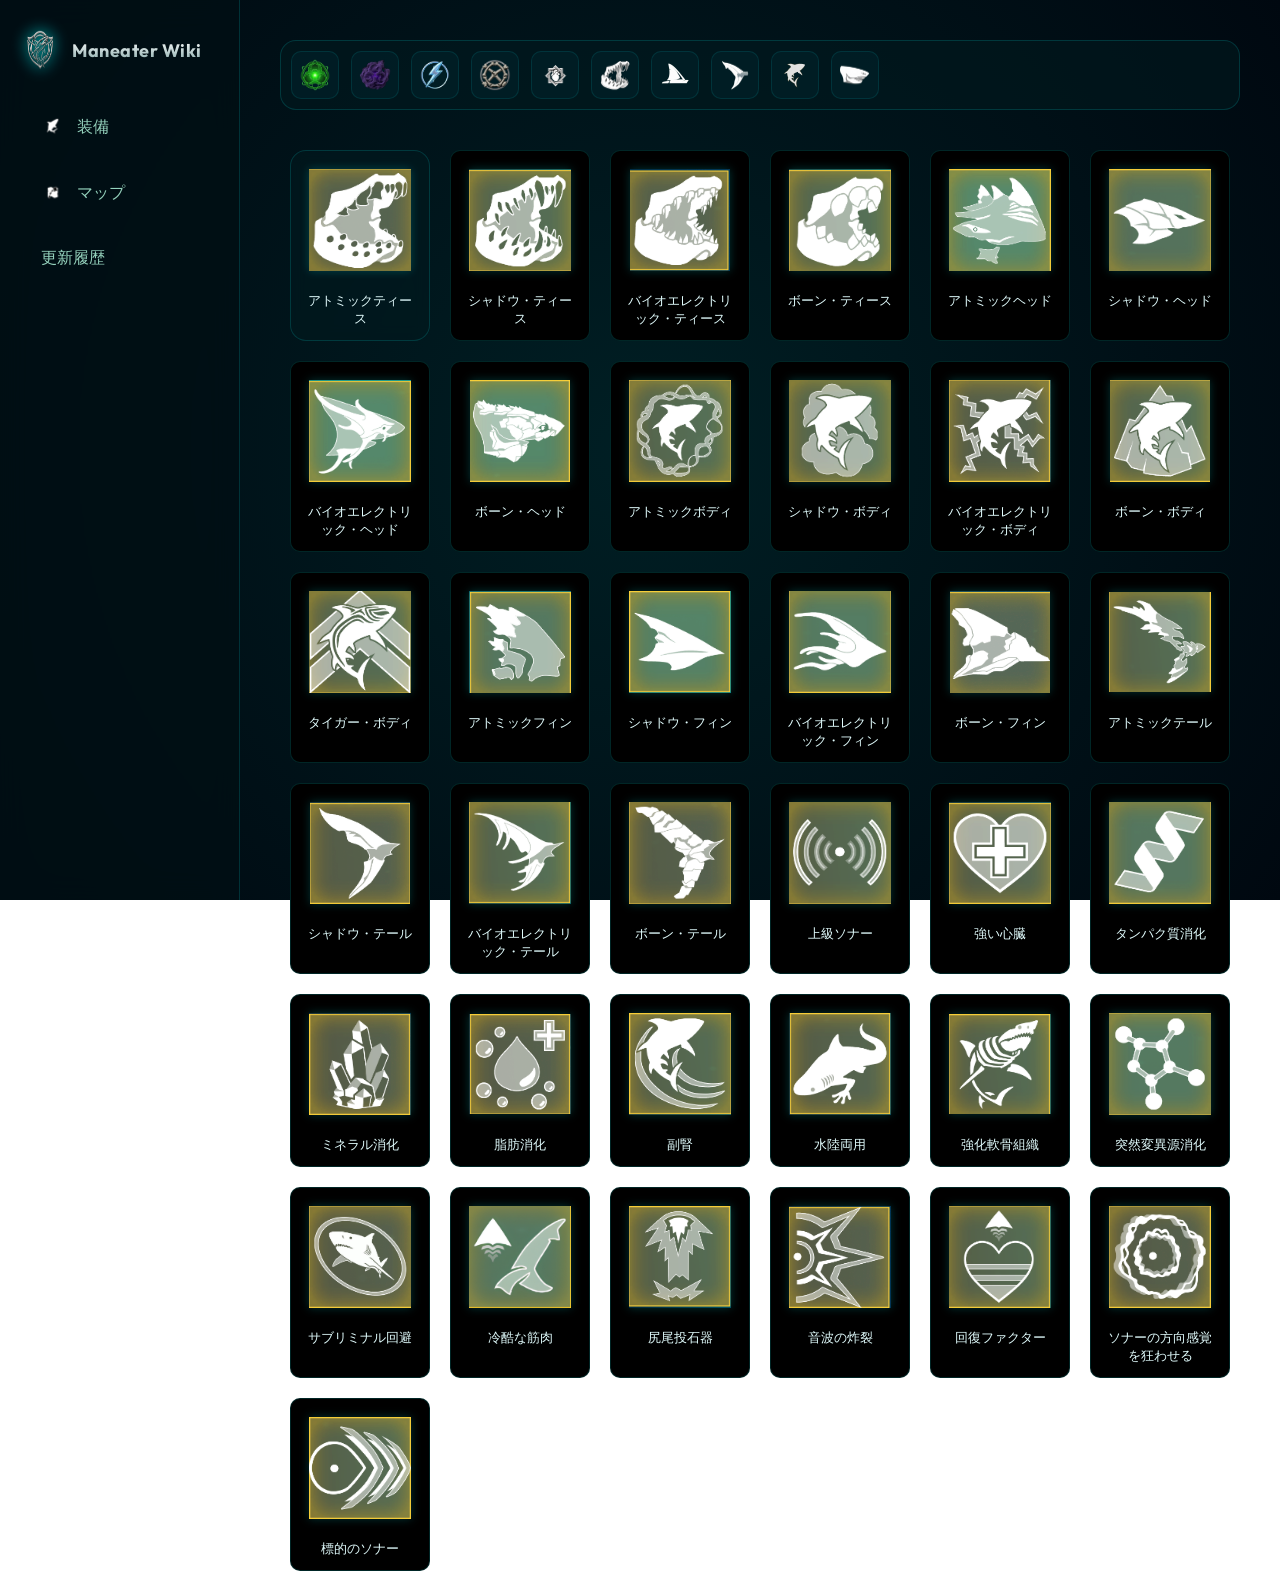
==== maneater.html @ f94a4223 "first commit" ====
<!DOCTYPE html>
<html lang="ja">

<head>
    <meta charset="UTF-8">
    <meta name="viewport" content="width=device-width, initial-scale=1.0">
    <title>Maneater 装備一覧</title>
    <link rel="stylesheet" href="fonts.css">
    <link rel="stylesheet" href="equipment.css">
</head>

<body>
    <div class="layout">
        <!--左サイドバー-->
        <aside class="sidebar">
            <a href="index.html" class="logo">
                <img src="images/minisameicon.png" alt="Maneater Wiki Logo">
                <span>Maneater Wiki</span>
            </a>
            <nav class="menu">
                <a href="maneater.html" class="menu-item">
                    <img src="images/進化1.png" alt="装備">
                    <span>装備</span>
                </a>
                <a href="map.html" class="menu-item">
                    <img src="images/map1.png" alt="マップ">
                    <span>マップ</span>
                </a>
                <a href="history.html" class="menu-item">
                    <span>更新履歴</span>
                </a>
            </nav>
        </aside>
        <!--メインコンテンツ-->
        <main class="main">
            <div id="filters">
                <!--フィルターや検索ボタンを入れる所-->
                <button class="filter-btn" data-filter="atomic" data-filter-type="element">
                    <img src="images/アトミック.png" alt="アトミック">
                </button>
                <button class="filter-btn" data-filter="shadow" data-filter-type="element">
                    <img src="images/シャドウ.png" alt="シャドウ">
                </button>
                <button class="filter-btn" data-filter="bioelectric" data-filter-type="element">
                    <img src="images/バイオエレクトリック.png" alt="バイオエレクトリック">
                </button>
                <button class="filter-btn" data-filter="bone" data-filter-type="element">
                    <img src="images/ボーン.png" alt="ボーン">
                </button>
                <button class="filter-btn" data-filter="organ" data-filter-type="slot">
                    <img src="images/内蔵.png" alt="内蔵">
                </button>
                <button class="filter-btn" data-filter="jaw" data-filter-type="slot">
                    <img src="images/あご.png" alt="あご">
                </button>
                <button class="filter-btn" data-filter="fin" data-filter-type="slot">
                    <img src="images/ひれ.png" alt="ひれ">
                </button>
                <button class="filter-btn" data-filter="tail" data-filter-type="slot">
                    <img src="images/しっぽ.png" alt="しっぽ">
                </button>
                <button class="filter-btn" data-filter="body" data-filter-type="slot">
                    <img src="images/からだ.png" alt="からだ">
                </button>
                <button class="filter-btn" data-filter="head" data-filter-type="slot">
                    <img src="images/あたま.png" alt="あたま">
                </button>
            </div>
            <div id="equipment-container" class="grid">
                <!-- 装備アイテムがここに表示されます -->
                <a class="equipment-card" href="equipment.html?id=atomic-teeth" data-slot="jaw" data-element="atomic">
                    <div class="equipment-img-wrapper">
                        <img src="images/equipment/アトミックティース.png" class="equipment-img">
                    </div>
                    <div class="equipment-name">アトミックティース</div>
                </a>
                <a class="equipment-card" href="equipment.html?id=shadow-teeth" data-slot="jaw" data-element="shadow"
                    style="background-color: black; border-radius: 10px;">
                    <div class="equipment-img-wrapper">
                        <img src="images/equipment/シャドウ・ティース.png" class="equipment-img">
                    </div>
                    <div class="equipment-name">シャドウ・ティース</div>
                </a>
                <a class="equipment-card" href="equipment.html?id=bioelectric-teeth" data-slot="jaw"
                    data-element="bioelectric" style="background-color: black; border-radius: 10px;">
                    <div class="equipment-img-wrapper">
                        <img src="images/equipment/バイオエレクトリック・ティース.png" class="equipment-img">
                    </div>
                    <div class="equipment-name">バイオエレクトリック・ティース</div>
                </a>
                <a class="equipment-card" href="equipment.html?id=bone-teeth" data-slot="jaw" data-element="bone"
                    style="background-color: black; border-radius: 10px;">
                    <div class="equipment-img-wrapper">
                        <img src="images/equipment/ボーン・ティース.png" class="equipment-img">
                    </div>
                    <div class="equipment-name">ボーン・ティース</div>
                </a>
                <a class="equipment-card" href="equipment.html?id=atomic-head" data-slot="head" data-element="atomic"
                    style="background-color: black; border-radius: 10px;">
                    <div class="equipment-img-wrapper">
                        <img src="images/equipment/アトミックヘッド.png" class="equipment-img">
                    </div>
                    <div class="equipment-name">アトミックヘッド</div>
                </a>
                <a class="equipment-card" href="equipment.html?id=shadow-head" data-slot="head" data-element="shadow"
                    style="background-color: black; border-radius: 10px;">
                    <div class="equipment-img-wrapper">
                        <img src="images/equipment/シャドウ・ヘッド.png" class="equipment-img">
                    </div>
                    <div class="equipment-name">シャドウ・ヘッド</div>
                </a>
                <a class="equipment-card" href="equipment.html?id=bioelectric-head" data-slot="head"
                    data-element="bioelectric" style="background-color: black; border-radius: 10px;">
                    <div class="equipment-img-wrapper">
                        <img src="images/equipment/バイオエレクトリック・ヘッド.png" class="equipment-img">
                    </div>
                    <div class="equipment-name">バイオエレクトリック・ヘッド</div>
                </a>
                <a class="equipment-card" href="equipment.html?id=bone-head" data-slot="head" data-element="bone"
                    style="background-color: black; border-radius: 10px;">
                    <div class="equipment-img-wrapper">
                        <img src="images/equipment/ボーン・ヘッド.png" class="equipment-img">
                    </div>
                    <div class="equipment-name">ボーン・ヘッド</div>
                </a>
                <a class="equipment-card" href="equipment.html?id=atomic-body" data-slot="body" data-element="atomic"
                    style="background-color: black; border-radius: 10px;">
                    <div class="equipment-img-wrapper">
                        <img src="images/equipment/アトミックボディ.png" class="equipment-img">
                    </div>
                    <div class="equipment-name">アトミックボディ</div>
                </a>
                <a class="equipment-card" href="equipment.html?id=shadow-body" data-slot="body" data-element="shadow"
                    style="background-color: black; border-radius: 10px;">
                    <div class="equipment-img-wrapper">
                        <img src="images/equipment/シャドウ・ボディ.png" class="equipment-img">
                    </div>
                    <div class="equipment-name">シャドウ・ボディ</div>
                </a>
                <a class="equipment-card" href="equipment.html?id=bioelectric-body" data-slot="body"
                    data-element="bioelectric" style="background-color: black; border-radius: 10px;">
                    <div class="equipment-img-wrapper">
                        <img src="images/equipment/バイオエレクトリック・ボディ.png" class="equipment-img">
                    </div>
                    <div class="equipment-name">バイオエレクトリック・ボディ</div>
                </a>
                <a class="equipment-card" href="equipment.html?id=bone-body" data-slot="body" data-element="bone"
                    style="background-color: black; border-radius: 10px;">
                    <div class="equipment-img-wrapper">
                        <img src="images/equipment/ボーン・ボディ.png" class="equipment-img">
                    </div>
                    <div class="equipment-name">ボーン・ボディ</div>
                </a>
                <a class="equipment-card" href="equipment.html?id=tiger-body" data-slot="body"
                    style="background-color: black; border-radius: 10px;">
                    <div class="equipment-img-wrapper">
                        <img src="images/equipment/タイガー・ボディ.png" class="equipment-img">
                    </div>
                    <div class="equipment-name">タイガー・ボディ</div>
                </a>
                <a class="equipment-card" href="equipment.html?id=atomic-fin" data-slot="fin" data-element="atomic"
                    style="background-color: black; border-radius: 10px;">
                    <div class="equipment-img-wrapper">
                        <img src="images/equipment/アトミックフィン.png" class="equipment-img">
                    </div>
                    <div class="equipment-name">アトミックフィン</div>
                </a>
                <a class="equipment-card" href="equipment.html?id=shadow-fin" data-slot="fin" data-element="shadow"
                    style="background-color: black; border-radius: 10px;">
                    <div class="equipment-img-wrapper">
                        <img src="images/equipment/シャドウ・フィン.png" class="equipment-img">
                    </div>
                    <div class="equipment-name">シャドウ・フィン</div>
                </a>
                <a class="equipment-card" href="equipment.html?id=bioelectric-fin" data-slot="fin"
                    data-element="bioelectric" style="background-color: black; border-radius: 10px;">
                    <div class="equipment-img-wrapper">
                        <img src="images/equipment/バイオエレクトリック・フィン.png" class="equipment-img">
                    </div>
                    <div class="equipment-name">バイオエレクトリック・フィン</div>
                </a>
                <a class="equipment-card" href="equipment.html?id=bone-fin" data-slot="fin" data-element="bone"
                    style="background-color: black; border-radius: 10px;">
                    <div class="equipment-img-wrapper">
                        <img src="images/equipment/ボーン・フィン.png" class="equipment-img">
                    </div>
                    <div class="equipment-name">ボーン・フィン</div>
                </a>
                <a class="equipment-card" href="equipment.html?id=atomic-tail" data-slot="tail" data-element="atomic"
                    style="background-color: black; border-radius: 10px;">
                    <div class="equipment-img-wrapper">
                        <img src="images/equipment/アトミックテール.png" class="equipment-img">
                    </div>
                    <div class="equipment-name">アトミックテール</div>
                </a>
                <a class="equipment-card" href="equipment.html?id=shadow-tail" data-slot="tail" data-element="shadow"
                    style="background-color: black; border-radius: 10px;">
                    <div class="equipment-img-wrapper">
                        <img src="images/equipment/シャドウ・テール.png" class="equipment-img">
                    </div>
                    <div class="equipment-name">シャドウ・テール</div>
                </a>
                <a class="equipment-card" href="equipment.html?id=bioelectric-tail" data-slot="tail"
                    data-element="bioelectric" style="background-color: black; border-radius: 10px;">
                    <div class="equipment-img-wrapper">
                        <img src="images/equipment/バイオエレクトリック・テール.png" class="equipment-img">
                    </div>
                    <div class="equipment-name">バイオエレクトリック・テール</div>
                </a>
                <a class="equipment-card" href="equipment.html?id=bone-tail" data-slot="tail" data-element="bone"
                    style="background-color: black; border-radius: 10px;">
                    <div class="equipment-img-wrapper">
                        <img src="images/equipment/ボーン・テール.png" class="equipment-img">
                    </div>
                    <div class="equipment-name">ボーン・テール</div>
                </a>
                <a class="equipment-card" href="equipment.html?id=advanced-sonor" data-slot="organ"
                    style="background-color: black; border-radius: 10px;">
                    <div class="equipment-img-wrapper">
                        <img src="images/equipment/上級ソナー.png" class="equipment-img">
                    </div>
                    <div class="equipment-name">上級ソナー</div>
                </a>
                <a class="equipment-card" href="equipment.html?id=hearty" data-slot="organ"
                    style="background-color: black; border-radius: 10px;">
                    <div class="equipment-img-wrapper">
                        <img src="images/equipment/強い心臓.png" class="equipment-img">
                    </div>
                    <div class="equipment-name">強い心臓</div>
                </a>
                <a class="equipment-card" href="equipment.html?id=protein-degestion" data-slot="organ"
                    style="background-color: black; border-radius: 10px;">
                    <div class="equipment-img-wrapper">
                        <img src="images/equipment/タンパク質消化.png" class="equipment-img">
                    </div>
                    <div class="equipment-name">タンパク質消化</div>
                </a>
                <a class="equipment-card" href="equipment.html?id=mineral-degestion" data-slot="organ"
                    style="background-color: black; border-radius: 10px;">
                    <div class="equipment-img-wrapper">
                        <img src="images/equipment/ミネラル消化.png" class="equipment-img">
                    </div>
                    <div class="equipment-name">ミネラル消化</div>
                </a>
                <a class="equipment-card" href="equipment.html?id=fat-degestion" data-slot="organ"
                    style="background-color: black; border-radius: 10px;">
                    <div class="equipment-img-wrapper">
                        <img src="images/equipment/脂肪消化.png" class="equipment-img">
                    </div>
                    <div class="equipment-name">脂肪消化</div>
                </a>
                <a class="equipment-card" href="equipment.html?id=adrenal-gland" data-slot="organ"
                    style="background-color: black; border-radius: 10px;">
                    <div class="equipment-img-wrapper">
                        <img src="images/equipment/副腎.png" class="equipment-img">
                    </div>
                    <div class="equipment-name">副腎</div>
                </a>
                <a class="equipment-card" href="equipment.html?id=amphibious" data-slot="organ"
                    style="background-color: black; border-radius: 10px;">
                    <div class="equipment-img-wrapper">
                        <img src="images/equipment/水陸両用.png" class="equipment-img">
                    </div>
                    <div class="equipment-name">水陸両用</div>
                </a>
                <a class="equipment-card" href="equipment.html?id=reinforced-cartilage" data-slot="organ"
                    style="background-color: black; border-radius: 10px;">
                    <div class="equipment-img-wrapper">
                        <img src="images/equipment/強化軟骨組織.png" class="equipment-img">
                    </div>
                    <div class="equipment-name">強化軟骨組織</div>
                </a>
                <a class="equipment-card" href="equipment.html?id=mutagen-digesion" data-slot="organ"
                    style="background-color: black; border-radius: 10px;">
                    <div class="equipment-img-wrapper">
                        <img src="images/equipment/突然変異源消化.png" class="equipment-img">
                    </div>
                    <div class="equipment-name">突然変異源消化</div>
                </a>
                <a class="equipment-card" href="equipment.html?id=subliminal-evastion" data-slot="organ"
                    style="background-color: black; border-radius: 10px;">
                    <div class="equipment-img-wrapper">
                        <img src="images/equipment/サブリミナル回避.png" class="equipment-img">
                    </div>
                    <div class="equipment-name">サブリミナル回避</div>
                </a>
                <a class="equipment-card" href="equipment.html?id=blutal-muscles" data-slot="organ"
                    style="background-color: black; border-radius: 10px;">
                    <div class="equipment-img-wrapper">
                        <img src="images/equipment/冷酷な筋肉.png" class="equipment-img">
                    </div>
                    <div class="equipment-name">冷酷な筋肉</div>
                </a>
                <a class="equipment-card" href="equipment.html?id=tail-catapult" data-slot="organ"
                    style="background-color: black; border-radius: 10px;">
                    <div class="equipment-img-wrapper">
                        <img src="images/equipment/尻尾投石器.png" class="equipment-img">
                    </div>
                    <div class="equipment-name">尻尾投石器</div>
                </a>
                <a class="equipment-card" href="equipment.html?id=sonic-burst" data-slot="organ"
                    style="background-color: black; border-radius: 10px;">
                    <div class="equipment-img-wrapper">
                        <img src="images/equipment/音波の炸裂.png" class="equipment-img">
                    </div>
                    <div class="equipment-name">音波の炸裂</div>
                </a>
                <a class="equipment-card" href="equipment.html?id=healing-factor" data-slot="organ"
                    style="background-color: black; border-radius: 10px;">
                    <div class="equipment-img-wrapper">
                        <img src="images/equipment/回復ファクター.png" class="equipment-img">
                    </div>
                    <div class="equipment-name">回復ファクター</div>
                </a>
                <a class="equipment-card" href="equipment.html?id=disorienting-sonor" data-slot="organ"
                    style="background-color: black; border-radius: 10px;">
                    <div class="equipment-img-wrapper">
                        <img src="images/equipment/ソナーの方向感覚を狂わせる.png" class="equipment-img">
                    </div>
                    <div class="equipment-name">ソナーの方向感覚を狂わせる</div>
                </a>
                <a class="equipment-card" href="equipment.html?id=targetting-sonor" data-slot="organ"
                    style="background-color: black; border-radius: 10px;">
                    <div class="equipment-img-wrapper">
                        <img src="images/equipment/標的のソナー.png" class="equipment-img">
                    </div>
                    <div class="equipment-name">標的のソナー</div>
                </a>
            </div>
    </div>
    <script>
        document.addEventListener('DOMContentLoaded', () => {
            const buttons = document.querySelectorAll('.filter-btn');
            const cards = document.querySelectorAll('.equipment-card');

            let activeElement = null;
            let activeSlot = null;

            buttons.forEach(btn => {
                btn.addEventListener('click', () => {
                    const filter = btn.getAttribute('data-filter');
                    const type = btn.getAttribute('data-filter-type');

                    if (type === 'element') {
                        if (activeElement === filter) {
                            activeElement = null;
                            btn.classList.remove('active');
                        } else {
                            if (activeElement) {
                                document.querySelector(`.filter-btn[data-filter="${activeElement}"]`).classList.remove('active');
                            }
                            activeElement = filter;
                            btn.classList.add('active');
                        }
                    } else if (type === 'slot') {
                        if (activeSlot === filter) {
                            activeSlot = null;
                            btn.classList.remove('active');
                        } else {
                            if (activeSlot) {
                                document.querySelector(`.filter-btn[data-filter="${activeSlot}"]`).classList.remove('active');
                            }
                            activeSlot = filter;
                            btn.classList.add('active');
                        }
                    }

                    applyFilters();
                });
            });

            function applyFilters() {
                cards.forEach(card => {
                    const cardElement = card.getAttribute('data-element');
                    const cardSlot = card.getAttribute('data-slot');

                    const matchElement = !activeElement || cardElement === activeElement;
                    const matchSlot = !activeSlot || cardSlot === activeSlot;

                    if (matchElement && matchSlot) {
                        card.style.display = '';
                    } else {
                        card.style.display = 'none';
                    }
                });
            }
        });
    </script>
</body>






</html>
---- fonts.css ----
@import url('https://fonts.googleapis.com/css2?family=Inter:wght@400;700&family=Outfit:wght@400;700&display=swap');

:root {
    --font-primary: 'Inter', sans-serif;
    --font-heading: 'Outfit', sans-serif;
}
---- equipment.css ----
:root {
    --bg-deep: #000810;
    --bg-ocean: radial-gradient(circle at center, #001f24 0%, #000810 100%);
    --glass-bg: rgba(0, 25, 30, 0.6);
    --glass-border: rgba(0, 255, 255, 0.15);
    --accent-glow: #00ffff;
    --text-primary: #e0fbfc;
    --text-secondary: #94d2bd;
    --accent-atomic: #39ff14;
    --accent-shadow: #bc13fe;
    --accent-electric: #00d2ff;
    --accent-bone: #ffffff;
}

.layout {
    display: flex;
    height: 100vh;
}

body {
    margin: 0;
    background: var(--bg-ocean);
    background-attachment: fixed;
    color: var(--text-primary);
    font-family: var(--font-primary);
    overflow-x: hidden;
}

.sidebar {
    position: fixed;
    top: 0;
    left: 0;
    width: 240px;
    height: 100vh;
    background: rgba(0, 15, 20, 0.8);
    backdrop-filter: blur(15px);
    border-right: 1px solid var(--glass-border);
    padding: 30px 20px;
    box-sizing: border-box;
    display: flex;
    flex-direction: column;
    gap: 30px;
    z-index: 100;
}

.logo {
    display: flex;
    align-items: center;
    gap: 12px;
    text-decoration: none;
}

.logo img {
    width: 40px;
    height: 40px;
    filter: drop-shadow(0 0 8px var(--accent-glow));
}

.logo span {
    font-family: var(--font-heading);
    font-size: 18px;
    font-weight: 700;
    letter-spacing: 0.5px;
    background: linear-gradient(180deg, #ffffff 0%, #88aaaa 100%);
    -webkit-background-clip: text;
    background-clip: text;
    -webkit-text-fill-color: transparent;
}

.menu {
    display: flex;
    flex-direction: column;
    gap: 12px;
}

.menu-item {
    display: flex;
    align-items: center;
    gap: 12px;
    padding: 14px 20px;
    border-radius: 12px;
    text-decoration: none;
    color: var(--text-secondary);
    transition: all 0.3s ease;
    border: 1px solid transparent;
}

.menu-item:hover {
    background: rgba(0, 255, 255, 0.05);
    color: var(--text-primary);
    border-color: rgba(0, 255, 255, 0.2);
    box-shadow: 0 0 15px rgba(0, 255, 255, 0.1);
}

.menu-item.active {
    background: rgba(0, 255, 255, 0.1);
    border-color: rgba(0, 255, 255, 0.3);
}

.menu-item img {
    width: 24px;
    height: 24px;
}

#filters {
    display: flex;
    flex-wrap: wrap;
    gap: 12px;
    margin-bottom: 30px;
    padding: 10px;
    background: var(--glass-bg);
    border-radius: 16px;
    border: 1px solid var(--glass-border);
}

.filter-btn {
    width: 48px;
    height: 48px;
    padding: 0;
    border: 1px solid rgba(0, 255, 255, 0.1);
    background: rgba(0, 40, 50, 0.4);
    border-radius: 10px;
    cursor: pointer;
    transition: all 0.2s ease;
    display: flex;
    align-items: center;
    justify-content: center;
}

.filter-btn:hover,
.filter-btn.active {
    transform: translateY(-2px);
    border-color: var(--accent-glow);
    box-shadow: 0 0 15px rgba(0, 255, 255, 0.3);
    background: rgba(0, 255, 255, 0.1);
}

.filter-btn img {
    width: 32px;
    height: 32px;
}

.grid {
    display: grid;
    grid-template-columns: repeat(auto-fill, minmax(140px, 1fr));
    gap: 20px;
    padding: 10px;
}

.equipment-card {
    background: var(--glass-bg);
    backdrop-filter: blur(8px);
    border: 1px solid var(--glass-border);
    border-radius: 16px;
    padding: 12px;
    text-decoration: none;
    transition: all 0.3s cubic-bezier(0.175, 0.885, 0.32, 1.275);
    overflow: hidden;
}

.equipment-card:hover {
    transform: translateY(-5px);
    border-color: var(--accent-glow);
    box-shadow: 0 8px 25px rgba(0, 255, 255, 0.15);
}

.equipment-img-wrapper {
    width: 100%;
    aspect-ratio: 1/1;
    display: flex;
    align-items: center;
    justify-content: center;
    margin-bottom: 10px;
}

.equipment-img {
    max-width: 90%;
    max-height: 90%;
    object-fit: contain;
    filter: drop-shadow(0 0 5px rgba(0, 255, 255, 0.2));
}

.equipment-name {
    font-family: var(--font-heading);
    font-size: 13px;
    font-weight: 500;
    color: var(--text-primary);
    text-align: center;
    padding-top: 5px;
}

.main {
    margin-left: 240px;
    padding: 40px;
    width: calc(100% - 240px);
    box-sizing: border-box;
}

/* Detail Page Specific Styling */
.equipment-top {
    display: flex;
    gap: 40px;
    align-items: center;
    margin-bottom: 40px;
}

#equipment-splash {
    width: 300px;
    height: 300px;
    object-fit: contain;
    filter: drop-shadow(0 0 20px rgba(0, 255, 255, 0.3));
}

.equipment-right h1 {
    font-family: var(--font-heading);
    font-size: 42px;
    margin: 0 0 15px 0;
    letter-spacing: -0.5px;
}

.equipment-right p {
    margin: 10px 0;
    color: var(--text-secondary);
    font-size: 18px;
}

#detail-description {
    margin-top: 20px;
    font-size: 19px;
    line-height: 1.7;
    color: var(--text-primary);
    max-width: 700px;
}

.section-material-tier {
    display: flex;
    gap: 40px;
    margin-bottom: 40px;
    padding: 30px;
    background: rgba(0, 30, 40, 0.4);
    backdrop-filter: blur(10px);
    border-radius: 24px;
    border: 1px solid var(--glass-border);
    justify-content: flex-start;
    width: fit-content;
}

.material-box-wrapper {
    flex: 0 1 auto;
    display: flex;
    flex-direction: column;
    gap: 30px;
    min-width: 380px;
}

.material-container h3 {
    font-family: var(--font-heading);
    margin: 0 0 15px 0;
    font-size: 16px;
    text-transform: uppercase;
    letter-spacing: 1px;
    color: var(--accent-glow);
}

.material-box {
    display: flex;
    flex-wrap: wrap;
    gap: 15px;
    width: fit-content;
}

.mat-item {
    display: flex;
    flex-direction: column;
    align-items: center;
    justify-content: center;
    width: 75px;
    height: 95px;
    background: rgba(0, 0, 0, 0.2);
    border: 1px solid rgba(0, 255, 255, 0.1);
    border-radius: 16px;
    transition: all 0.2s ease;
}

.mat-item:hover {
    border-color: var(--accent-glow);
    background: rgba(0, 255, 255, 0.05);
}

.mat-item img {
    width: 40px;
    height: 40px;
    margin-bottom: 8px;
}

.mat-item span {
    font-size: 13px;
    font-weight: 700;
}

.tier-box {
    flex: 0 1 350px;
    min-width: 300px;
    display: flex;
    flex-direction: column;
    justify-content: center;
    padding-left: 40px;
    border-left: 1px solid rgba(255, 255, 255, 0.05);
}

.tier-box h2 {
    font-family: var(--font-heading);
    margin: 0 0 20px 0;
    font-size: 14px;
    text-transform: uppercase;
}

#tier-slider {
    width: 100%;
    margin-bottom: 15px;
}

#tier-label {
    font-family: var(--font-heading);
    font-size: 24px;
    color: var(--accent-glow);
}

.section-effects {
    display: grid;
    grid-template-columns: 1fr 1fr;
    gap: 40px;
}

.section-effects section,
#section-ability {
    flex: 1;
    background: rgba(0, 30, 40, 0.4);
    backdrop-filter: blur(10px);
    padding: 30px;
    border-radius: 24px;
    border: 1px solid var(--glass-border);
}

#section-ability {
    margin-top: 0;
}

.section-effects h2,
#section-ability h2 {
    font-family: var(--font-heading);
    margin: 0 0 20px 0;
    font-size: 20px;
    text-transform: uppercase;
    letter-spacing: 1px;
    color: var(--accent-glow);
    border-bottom: 1px solid rgba(255, 255, 255, 0.05);
    padding-bottom: 12px;
}

.section-effects p,
#section-ability p {
    line-height: 1.8;
    color: var(--text-primary);
    font-size: 18px;
}

/* Custom coloring for elements if needed */
[data-element="atomic"] {
    --glow: var(--accent-atomic);
}

[data-element="shadow"] {
    --glow: var(--accent-shadow);
}

[data-element="bioelectric"] {
    --glow: var(--accent-electric);
}

[data-element="bone"] {
    --glow: var(--accent-bone);
}

.equipment-card[data-element]:hover {
    border-color: var(--glow);
    box-shadow: 0 8px 30px rgba(var(--glow-rgb), 0.2);
}
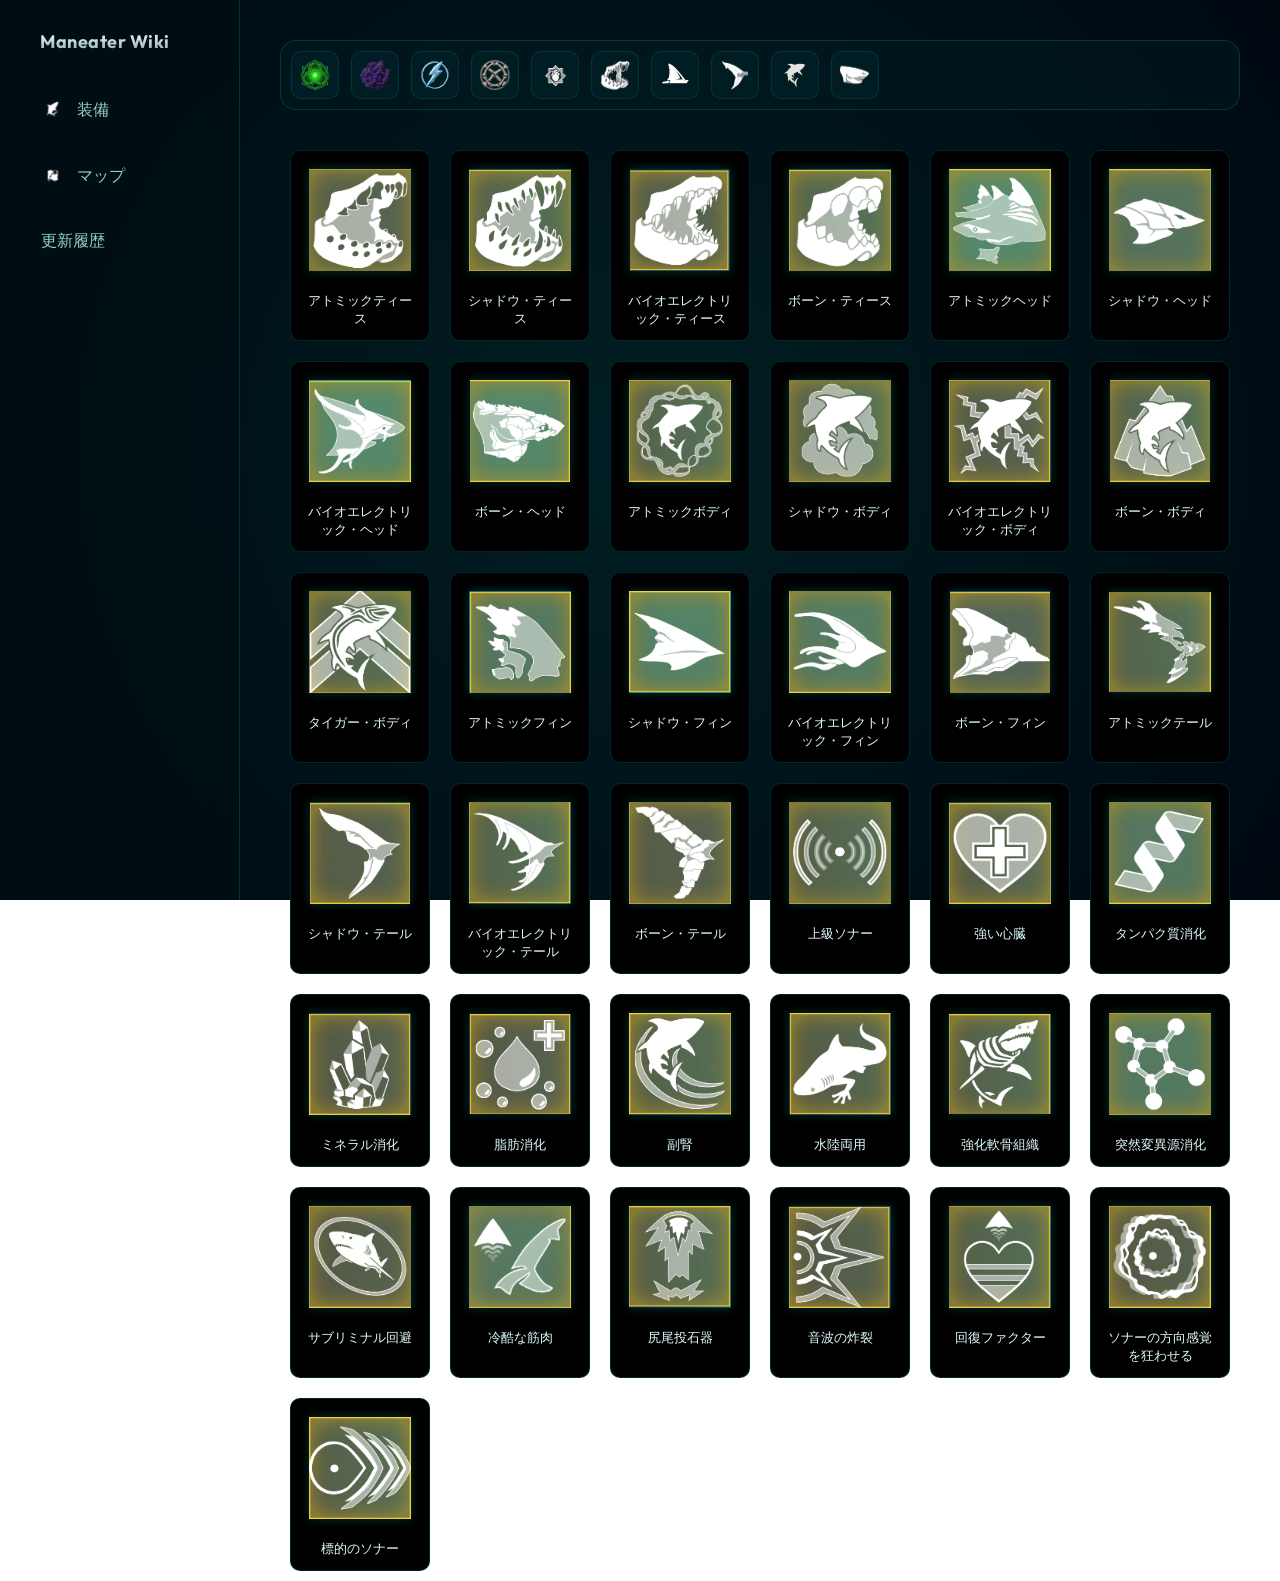
==== commit 5c442788: "ファイル構成の整理とフォルダ移動、map機能追加、装備機能修正" ====
--- a/maneater.html
+++ b/maneater.html
@@ -6,7 +6,7 @@
     <meta name="viewport" content="width=device-width, initial-scale=1.0">
     <title>Maneater 装備一覧</title>
     <link rel="stylesheet" href="fonts.css">
-    <link rel="stylesheet" href="equipment.css">
+    <link rel="stylesheet" href="equipment/equipment.css">
 </head>
 
 <body>
@@ -14,7 +14,6 @@
         <!--左サイドバー-->
         <aside class="sidebar">
             <a href="index.html" class="logo">
-                <img src="images/minisameicon.png" alt="Maneater Wiki Logo">
                 <span>Maneater Wiki</span>
             </a>
             <nav class="menu">
@@ -22,11 +21,11 @@
                     <img src="images/進化1.png" alt="装備">
                     <span>装備</span>
                 </a>
-                <a href="map.html" class="menu-item">
+                <a href="map/map.html" class="menu-item">
                     <img src="images/map1.png" alt="マップ">
                     <span>マップ</span>
                 </a>
-                <a href="history.html" class="menu-item">
+                <a href="history/history.html" class="menu-item">
                     <span>更新履歴</span>
                 </a>
             </nav>
@@ -68,258 +67,259 @@
             </div>
             <div id="equipment-container" class="grid">
                 <!-- 装備アイテムがここに表示されます -->
-                <a class="equipment-card" href="equipment.html?id=atomic-teeth" data-slot="jaw" data-element="atomic">
+                <a class="equipment-card" href="equipment/equipment.html?id=atomic-teeth" data-slot="jaw"
+                    data-element="atomic" style="background-color: black; border-radius: 10px;">
                     <div class="equipment-img-wrapper">
                         <img src="images/equipment/アトミックティース.png" class="equipment-img">
                     </div>
                     <div class="equipment-name">アトミックティース</div>
                 </a>
-                <a class="equipment-card" href="equipment.html?id=shadow-teeth" data-slot="jaw" data-element="shadow"
-                    style="background-color: black; border-radius: 10px;">
+                <a class="equipment-card" href="equipment/equipment.html?id=shadow-teeth" data-slot="jaw"
+                    data-element="shadow" style="background-color: black; border-radius: 10px;">
                     <div class="equipment-img-wrapper">
                         <img src="images/equipment/シャドウ・ティース.png" class="equipment-img">
                     </div>
                     <div class="equipment-name">シャドウ・ティース</div>
                 </a>
-                <a class="equipment-card" href="equipment.html?id=bioelectric-teeth" data-slot="jaw"
+                <a class="equipment-card" href="equipment/equipment.html?id=bioelectric-teeth" data-slot="jaw"
                     data-element="bioelectric" style="background-color: black; border-radius: 10px;">
                     <div class="equipment-img-wrapper">
                         <img src="images/equipment/バイオエレクトリック・ティース.png" class="equipment-img">
                     </div>
                     <div class="equipment-name">バイオエレクトリック・ティース</div>
                 </a>
-                <a class="equipment-card" href="equipment.html?id=bone-teeth" data-slot="jaw" data-element="bone"
-                    style="background-color: black; border-radius: 10px;">
+                <a class="equipment-card" href="equipment/equipment.html?id=bone-teeth" data-slot="jaw"
+                    data-element="bone" style="background-color: black; border-radius: 10px;">
                     <div class="equipment-img-wrapper">
                         <img src="images/equipment/ボーン・ティース.png" class="equipment-img">
                     </div>
                     <div class="equipment-name">ボーン・ティース</div>
                 </a>
-                <a class="equipment-card" href="equipment.html?id=atomic-head" data-slot="head" data-element="atomic"
-                    style="background-color: black; border-radius: 10px;">
+                <a class="equipment-card" href="equipment/equipment.html?id=atomic-head" data-slot="head"
+                    data-element="atomic" style="background-color: black; border-radius: 10px;">
                     <div class="equipment-img-wrapper">
                         <img src="images/equipment/アトミックヘッド.png" class="equipment-img">
                     </div>
                     <div class="equipment-name">アトミックヘッド</div>
                 </a>
-                <a class="equipment-card" href="equipment.html?id=shadow-head" data-slot="head" data-element="shadow"
-                    style="background-color: black; border-radius: 10px;">
+                <a class="equipment-card" href="equipment/equipment.html?id=shadow-head" data-slot="head"
+                    data-element="shadow" style="background-color: black; border-radius: 10px;">
                     <div class="equipment-img-wrapper">
                         <img src="images/equipment/シャドウ・ヘッド.png" class="equipment-img">
                     </div>
                     <div class="equipment-name">シャドウ・ヘッド</div>
                 </a>
-                <a class="equipment-card" href="equipment.html?id=bioelectric-head" data-slot="head"
+                <a class="equipment-card" href="equipment/equipment.html?id=bioelectric-head" data-slot="head"
                     data-element="bioelectric" style="background-color: black; border-radius: 10px;">
                     <div class="equipment-img-wrapper">
                         <img src="images/equipment/バイオエレクトリック・ヘッド.png" class="equipment-img">
                     </div>
                     <div class="equipment-name">バイオエレクトリック・ヘッド</div>
                 </a>
-                <a class="equipment-card" href="equipment.html?id=bone-head" data-slot="head" data-element="bone"
+                <a class="equipment-card" href="equipment/equipment.html?id=bone-head" data-slot="head" data-element="bone"
                     style="background-color: black; border-radius: 10px;">
                     <div class="equipment-img-wrapper">
                         <img src="images/equipment/ボーン・ヘッド.png" class="equipment-img">
                     </div>
                     <div class="equipment-name">ボーン・ヘッド</div>
                 </a>
-                <a class="equipment-card" href="equipment.html?id=atomic-body" data-slot="body" data-element="atomic"
+                <a class="equipment-card" href="equipment/equipment.html?id=atomic-body" data-slot="body" data-element="atomic"
                     style="background-color: black; border-radius: 10px;">
                     <div class="equipment-img-wrapper">
                         <img src="images/equipment/アトミックボディ.png" class="equipment-img">
                     </div>
                     <div class="equipment-name">アトミックボディ</div>
                 </a>
-                <a class="equipment-card" href="equipment.html?id=shadow-body" data-slot="body" data-element="shadow"
+                <a class="equipment-card" href="equipment/equipment.html?id=shadow-body" data-slot="body" data-element="shadow"
                     style="background-color: black; border-radius: 10px;">
                     <div class="equipment-img-wrapper">
                         <img src="images/equipment/シャドウ・ボディ.png" class="equipment-img">
                     </div>
                     <div class="equipment-name">シャドウ・ボディ</div>
                 </a>
-                <a class="equipment-card" href="equipment.html?id=bioelectric-body" data-slot="body"
+                <a class="equipment-card" href="equipment/equipment.html?id=bioelectric-body" data-slot="body"
                     data-element="bioelectric" style="background-color: black; border-radius: 10px;">
                     <div class="equipment-img-wrapper">
                         <img src="images/equipment/バイオエレクトリック・ボディ.png" class="equipment-img">
                     </div>
                     <div class="equipment-name">バイオエレクトリック・ボディ</div>
                 </a>
-                <a class="equipment-card" href="equipment.html?id=bone-body" data-slot="body" data-element="bone"
+                <a class="equipment-card" href="equipment/equipment.html?id=bone-body" data-slot="body" data-element="bone"
                     style="background-color: black; border-radius: 10px;">
                     <div class="equipment-img-wrapper">
                         <img src="images/equipment/ボーン・ボディ.png" class="equipment-img">
                     </div>
                     <div class="equipment-name">ボーン・ボディ</div>
                 </a>
-                <a class="equipment-card" href="equipment.html?id=tiger-body" data-slot="body"
+                <a class="equipment-card" href="equipment/equipment.html?id=tiger-body" data-slot="body"
                     style="background-color: black; border-radius: 10px;">
                     <div class="equipment-img-wrapper">
                         <img src="images/equipment/タイガー・ボディ.png" class="equipment-img">
                     </div>
                     <div class="equipment-name">タイガー・ボディ</div>
                 </a>
-                <a class="equipment-card" href="equipment.html?id=atomic-fin" data-slot="fin" data-element="atomic"
+                <a class="equipment-card" href="equipment/equipment.html?id=atomic-fin" data-slot="fin" data-element="atomic"
                     style="background-color: black; border-radius: 10px;">
                     <div class="equipment-img-wrapper">
                         <img src="images/equipment/アトミックフィン.png" class="equipment-img">
                     </div>
                     <div class="equipment-name">アトミックフィン</div>
                 </a>
-                <a class="equipment-card" href="equipment.html?id=shadow-fin" data-slot="fin" data-element="shadow"
+                <a class="equipment-card" href="equipment/equipment.html?id=shadow-fin" data-slot="fin" data-element="shadow"
                     style="background-color: black; border-radius: 10px;">
                     <div class="equipment-img-wrapper">
                         <img src="images/equipment/シャドウ・フィン.png" class="equipment-img">
                     </div>
                     <div class="equipment-name">シャドウ・フィン</div>
                 </a>
-                <a class="equipment-card" href="equipment.html?id=bioelectric-fin" data-slot="fin"
+                <a class="equipment-card" href="equipment/equipment.html?id=bioelectric-fin" data-slot="fin"
                     data-element="bioelectric" style="background-color: black; border-radius: 10px;">
                     <div class="equipment-img-wrapper">
                         <img src="images/equipment/バイオエレクトリック・フィン.png" class="equipment-img">
                     </div>
                     <div class="equipment-name">バイオエレクトリック・フィン</div>
                 </a>
-                <a class="equipment-card" href="equipment.html?id=bone-fin" data-slot="fin" data-element="bone"
+                <a class="equipment-card" href="equipment/equipment.html?id=bone-fin" data-slot="fin" data-element="bone"
                     style="background-color: black; border-radius: 10px;">
                     <div class="equipment-img-wrapper">
                         <img src="images/equipment/ボーン・フィン.png" class="equipment-img">
                     </div>
                     <div class="equipment-name">ボーン・フィン</div>
                 </a>
-                <a class="equipment-card" href="equipment.html?id=atomic-tail" data-slot="tail" data-element="atomic"
+                <a class="equipment-card" href="equipment/equipment.html?id=atomic-tail" data-slot="tail" data-element="atomic"
                     style="background-color: black; border-radius: 10px;">
                     <div class="equipment-img-wrapper">
                         <img src="images/equipment/アトミックテール.png" class="equipment-img">
                     </div>
                     <div class="equipment-name">アトミックテール</div>
                 </a>
-                <a class="equipment-card" href="equipment.html?id=shadow-tail" data-slot="tail" data-element="shadow"
+                <a class="equipment-card" href="equipment/equipment.html?id=shadow-tail" data-slot="tail" data-element="shadow"
                     style="background-color: black; border-radius: 10px;">
                     <div class="equipment-img-wrapper">
                         <img src="images/equipment/シャドウ・テール.png" class="equipment-img">
                     </div>
                     <div class="equipment-name">シャドウ・テール</div>
                 </a>
-                <a class="equipment-card" href="equipment.html?id=bioelectric-tail" data-slot="tail"
+                <a class="equipment-card" href="equipment/equipment.html?id=bioelectric-tail" data-slot="tail"
                     data-element="bioelectric" style="background-color: black; border-radius: 10px;">
                     <div class="equipment-img-wrapper">
                         <img src="images/equipment/バイオエレクトリック・テール.png" class="equipment-img">
                     </div>
                     <div class="equipment-name">バイオエレクトリック・テール</div>
                 </a>
-                <a class="equipment-card" href="equipment.html?id=bone-tail" data-slot="tail" data-element="bone"
+                <a class="equipment-card" href="equipment/equipment.html?id=bone-tail" data-slot="tail" data-element="bone"
                     style="background-color: black; border-radius: 10px;">
                     <div class="equipment-img-wrapper">
                         <img src="images/equipment/ボーン・テール.png" class="equipment-img">
                     </div>
                     <div class="equipment-name">ボーン・テール</div>
                 </a>
-                <a class="equipment-card" href="equipment.html?id=advanced-sonor" data-slot="organ"
+                <a class="equipment-card" href="equipment/equipment.html?id=advanced-sonor" data-slot="organ"
                     style="background-color: black; border-radius: 10px;">
                     <div class="equipment-img-wrapper">
                         <img src="images/equipment/上級ソナー.png" class="equipment-img">
                     </div>
                     <div class="equipment-name">上級ソナー</div>
                 </a>
-                <a class="equipment-card" href="equipment.html?id=hearty" data-slot="organ"
+                <a class="equipment-card" href="equipment/equipment.html?id=hearty" data-slot="organ"
                     style="background-color: black; border-radius: 10px;">
                     <div class="equipment-img-wrapper">
                         <img src="images/equipment/強い心臓.png" class="equipment-img">
                     </div>
                     <div class="equipment-name">強い心臓</div>
                 </a>
-                <a class="equipment-card" href="equipment.html?id=protein-degestion" data-slot="organ"
+                <a class="equipment-card" href="equipment/equipment.html?id=protein-degestion" data-slot="organ"
                     style="background-color: black; border-radius: 10px;">
                     <div class="equipment-img-wrapper">
                         <img src="images/equipment/タンパク質消化.png" class="equipment-img">
                     </div>
                     <div class="equipment-name">タンパク質消化</div>
                 </a>
-                <a class="equipment-card" href="equipment.html?id=mineral-degestion" data-slot="organ"
+                <a class="equipment-card" href="equipment/equipment.html?id=mineral-degestion" data-slot="organ"
                     style="background-color: black; border-radius: 10px;">
                     <div class="equipment-img-wrapper">
                         <img src="images/equipment/ミネラル消化.png" class="equipment-img">
                     </div>
                     <div class="equipment-name">ミネラル消化</div>
                 </a>
-                <a class="equipment-card" href="equipment.html?id=fat-degestion" data-slot="organ"
+                <a class="equipment-card" href="equipment/equipment.html?id=fat-degestion" data-slot="organ"
                     style="background-color: black; border-radius: 10px;">
                     <div class="equipment-img-wrapper">
                         <img src="images/equipment/脂肪消化.png" class="equipment-img">
                     </div>
                     <div class="equipment-name">脂肪消化</div>
                 </a>
-                <a class="equipment-card" href="equipment.html?id=adrenal-gland" data-slot="organ"
+                <a class="equipment-card" href="equipment/equipment.html?id=adrenal-gland" data-slot="organ"
                     style="background-color: black; border-radius: 10px;">
                     <div class="equipment-img-wrapper">
                         <img src="images/equipment/副腎.png" class="equipment-img">
                     </div>
                     <div class="equipment-name">副腎</div>
                 </a>
-                <a class="equipment-card" href="equipment.html?id=amphibious" data-slot="organ"
+                <a class="equipment-card" href="equipment/equipment.html?id=amphibious" data-slot="organ"
                     style="background-color: black; border-radius: 10px;">
                     <div class="equipment-img-wrapper">
                         <img src="images/equipment/水陸両用.png" class="equipment-img">
                     </div>
                     <div class="equipment-name">水陸両用</div>
                 </a>
-                <a class="equipment-card" href="equipment.html?id=reinforced-cartilage" data-slot="organ"
+                <a class="equipment-card" href="equipment/equipment.html?id=reinforced-cartilage" data-slot="organ"
                     style="background-color: black; border-radius: 10px;">
                     <div class="equipment-img-wrapper">
                         <img src="images/equipment/強化軟骨組織.png" class="equipment-img">
                     </div>
                     <div class="equipment-name">強化軟骨組織</div>
                 </a>
-                <a class="equipment-card" href="equipment.html?id=mutagen-digesion" data-slot="organ"
+                <a class="equipment-card" href="equipment/equipment.html?id=mutagen-digesion" data-slot="organ"
                     style="background-color: black; border-radius: 10px;">
                     <div class="equipment-img-wrapper">
                         <img src="images/equipment/突然変異源消化.png" class="equipment-img">
                     </div>
                     <div class="equipment-name">突然変異源消化</div>
                 </a>
-                <a class="equipment-card" href="equipment.html?id=subliminal-evastion" data-slot="organ"
+                <a class="equipment-card" href="equipment/equipment.html?id=subliminal-evastion" data-slot="organ"
                     style="background-color: black; border-radius: 10px;">
                     <div class="equipment-img-wrapper">
                         <img src="images/equipment/サブリミナル回避.png" class="equipment-img">
                     </div>
                     <div class="equipment-name">サブリミナル回避</div>
                 </a>
-                <a class="equipment-card" href="equipment.html?id=blutal-muscles" data-slot="organ"
+                <a class="equipment-card" href="equipment/equipment.html?id=blutal-muscles" data-slot="organ"
                     style="background-color: black; border-radius: 10px;">
                     <div class="equipment-img-wrapper">
                         <img src="images/equipment/冷酷な筋肉.png" class="equipment-img">
                     </div>
                     <div class="equipment-name">冷酷な筋肉</div>
                 </a>
-                <a class="equipment-card" href="equipment.html?id=tail-catapult" data-slot="organ"
+                <a class="equipment-card" href="equipment/equipment.html?id=tail-catapult" data-slot="organ"
                     style="background-color: black; border-radius: 10px;">
                     <div class="equipment-img-wrapper">
                         <img src="images/equipment/尻尾投石器.png" class="equipment-img">
                     </div>
                     <div class="equipment-name">尻尾投石器</div>
                 </a>
-                <a class="equipment-card" href="equipment.html?id=sonic-burst" data-slot="organ"
+                <a class="equipment-card" href="equipment/equipment.html?id=sonic-burst" data-slot="organ"
                     style="background-color: black; border-radius: 10px;">
                     <div class="equipment-img-wrapper">
                         <img src="images/equipment/音波の炸裂.png" class="equipment-img">
                     </div>
                     <div class="equipment-name">音波の炸裂</div>
                 </a>
-                <a class="equipment-card" href="equipment.html?id=healing-factor" data-slot="organ"
+                <a class="equipment-card" href="equipment/equipment.html?id=healing-factor" data-slot="organ"
                     style="background-color: black; border-radius: 10px;">
                     <div class="equipment-img-wrapper">
                         <img src="images/equipment/回復ファクター.png" class="equipment-img">
                     </div>
                     <div class="equipment-name">回復ファクター</div>
                 </a>
-                <a class="equipment-card" href="equipment.html?id=disorienting-sonor" data-slot="organ"
+                <a class="equipment-card" href="equipment/equipment.html?id=disorienting-sonor" data-slot="organ"
                     style="background-color: black; border-radius: 10px;">
                     <div class="equipment-img-wrapper">
                         <img src="images/equipment/ソナーの方向感覚を狂わせる.png" class="equipment-img">
                     </div>
                     <div class="equipment-name">ソナーの方向感覚を狂わせる</div>
                 </a>
-                <a class="equipment-card" href="equipment.html?id=targetting-sonor" data-slot="organ"
+                <a class="equipment-card" href="equipment/equipment.html?id=targetting-sonor" data-slot="organ"
                     style="background-color: black; border-radius: 10px;">
                     <div class="equipment-img-wrapper">
                         <img src="images/equipment/標的のソナー.png" class="equipment-img">
--- a/equipment/equipment.css
+++ b/equipment/equipment.css
@@ -0,0 +1,399 @@
+:root {
+    --bg-deep: #000810;
+    --bg-ocean: radial-gradient(circle at center, #001f24 0%, #000810 100%);
+    --glass-bg: rgba(0, 25, 30, 0.6);
+    --glass-border: rgba(0, 255, 255, 0.15);
+    --accent-glow: #00ffff;
+    --text-primary: #e0fbfc;
+    --text-secondary: #94d2bd;
+    --accent-atomic: #39ff14;
+    --accent-shadow: #bc13fe;
+    --accent-electric: #00d2ff;
+    --accent-bone: #ffffff;
+}
+
+.layout {
+    display: flex;
+    height: 100vh;
+}
+
+body {
+    margin: 0;
+    background: var(--bg-ocean);
+    background-attachment: fixed;
+    color: var(--text-primary);
+    font-family: var(--font-primary);
+    overflow-x: hidden;
+}
+
+.sidebar {
+    position: fixed;
+    top: 0;
+    left: 0;
+    width: 240px;
+    height: 100vh;
+    background: rgba(0, 15, 20, 0.8);
+    backdrop-filter: blur(15px);
+    border-right: 1px solid var(--glass-border);
+    padding: 30px 20px;
+    box-sizing: border-box;
+    display: flex;
+    flex-direction: column;
+    gap: 30px;
+    z-index: 100;
+}
+
+.logo {
+    display: flex;
+    align-items: center;
+    gap: 12px;
+    text-decoration: none;
+    padding-left: 20px;
+}
+
+.logo img {
+    height: 40px;
+    width: auto;
+    flex-shrink: 0;
+    object-fit: contain;
+    filter: drop-shadow(0 0 8px var(--accent-glow));
+}
+
+.logo span {
+    font-family: var(--font-heading);
+    font-size: 18px;
+    font-weight: 700;
+    letter-spacing: 0.5px;
+    background: linear-gradient(180deg, #ffffff 0%, #88aaaa 100%);
+    -webkit-background-clip: text;
+    background-clip: text;
+    -webkit-text-fill-color: transparent;
+}
+
+.menu {
+    display: flex;
+    flex-direction: column;
+    gap: 12px;
+}
+
+.menu-item {
+    display: flex;
+    align-items: center;
+    gap: 12px;
+    padding: 14px 20px;
+    border-radius: 12px;
+    text-decoration: none;
+    color: var(--text-secondary);
+    transition: all 0.3s ease;
+    border: 1px solid transparent;
+}
+
+.menu-item:hover {
+    background: rgba(0, 255, 255, 0.05);
+    color: var(--text-primary);
+    border-color: rgba(0, 255, 255, 0.2);
+    box-shadow: 0 0 15px rgba(0, 255, 255, 0.1);
+}
+
+.menu-item.active {
+    background: rgba(0, 255, 255, 0.1);
+    border-color: rgba(0, 255, 255, 0.3);
+}
+
+.menu-item img {
+    width: 24px;
+    height: 24px;
+}
+
+#filters {
+    display: flex;
+    flex-wrap: wrap;
+    gap: 12px;
+    margin-bottom: 30px;
+    padding: 10px;
+    background: var(--glass-bg);
+    border-radius: 16px;
+    border: 1px solid var(--glass-border);
+}
+
+.filter-btn {
+    width: 48px;
+    height: 48px;
+    padding: 0;
+    border: 1px solid rgba(0, 255, 255, 0.1);
+    background: rgba(0, 40, 50, 0.4);
+    border-radius: 10px;
+    cursor: pointer;
+    transition: all 0.2s ease;
+    display: flex;
+    align-items: center;
+    justify-content: center;
+}
+
+.filter-btn:hover,
+.filter-btn.active {
+    transform: translateY(-2px);
+    border-color: var(--accent-glow);
+    box-shadow: 0 0 15px rgba(0, 255, 255, 0.3);
+    background: rgba(0, 255, 255, 0.1);
+}
+
+.filter-btn img {
+    width: 32px;
+    height: 32px;
+}
+
+.grid {
+    display: grid;
+    grid-template-columns: repeat(auto-fill, minmax(140px, 1fr));
+    gap: 20px;
+    padding: 10px;
+}
+
+.equipment-card {
+    background: var(--glass-bg);
+    backdrop-filter: blur(8px);
+    border: 1px solid var(--glass-border);
+    border-radius: 16px;
+    padding: 12px;
+    text-decoration: none;
+    transition: all 0.3s cubic-bezier(0.175, 0.885, 0.32, 1.275);
+    overflow: hidden;
+}
+
+.equipment-card:hover {
+    transform: translateY(-5px);
+    border-color: var(--accent-glow);
+    box-shadow: 0 8px 25px rgba(0, 255, 255, 0.15);
+}
+
+.equipment-img-wrapper {
+    width: 100%;
+    aspect-ratio: 1/1;
+    display: flex;
+    align-items: center;
+    justify-content: center;
+    margin-bottom: 10px;
+}
+
+.equipment-img {
+    max-width: 90%;
+    max-height: 90%;
+    object-fit: contain;
+    filter: drop-shadow(0 0 5px rgba(0, 255, 255, 0.2));
+}
+
+.equipment-name {
+    font-family: var(--font-heading);
+    font-size: 13px;
+    font-weight: 500;
+    color: var(--text-primary);
+    text-align: center;
+    padding-top: 5px;
+}
+
+.main {
+    margin-left: 240px;
+    padding: 40px;
+    width: calc(100% - 240px);
+    box-sizing: border-box;
+}
+
+/* Detail Page Specific Styling */
+.equipment-top {
+    display: flex;
+    gap: 40px;
+    align-items: flex-start;
+    margin-bottom: 40px;
+}
+
+#equipment-splash {
+    width: 300px;
+    height: 300px;
+    object-fit: contain;
+    filter: drop-shadow(0 0 20px rgba(0, 255, 255, 0.3));
+}
+
+.equipment-right h1 {
+    font-family: var(--font-heading);
+    font-size: 42px;
+    margin: 0 0 15px 0;
+    letter-spacing: -0.5px;
+}
+
+.equipment-right p {
+    margin: 10px 0;
+    color: var(--text-secondary);
+    font-size: 18px;
+}
+
+#detail-description {
+    margin-top: 20px;
+    font-size: 19px;
+    line-height: 1.7;
+    color: var(--text-primary);
+    max-width: 700px;
+}
+
+/* Highlight variable numbers in abilities */
+.highlight {
+    color: #ff9900;
+    font-weight: bold;
+}
+
+.section-material-tier {
+    display: flex;
+    flex-wrap: wrap;
+    gap: 40px;
+    margin-bottom: 40px;
+    padding: 30px;
+    background: rgba(0, 30, 40, 0.4);
+    backdrop-filter: blur(10px);
+    border-radius: 24px;
+    border: 1px solid var(--glass-border);
+    justify-content: flex-start;
+    width: 100%;
+    box-sizing: border-box;
+}
+
+.material-box-wrapper {
+    flex: 1 1 auto;
+    display: flex;
+    flex-direction: row;
+    flex-wrap: wrap;
+    gap: 40px;
+}
+
+.material-container h3 {
+    font-family: var(--font-heading);
+    margin: 0 0 15px 0;
+    font-size: 16px;
+    text-transform: uppercase;
+    letter-spacing: 1px;
+    color: var(--accent-glow);
+}
+
+.material-box {
+    display: flex;
+    flex-wrap: wrap;
+    gap: 15px;
+    width: fit-content;
+}
+
+.mat-item {
+    display: flex;
+    flex-direction: column;
+    align-items: center;
+    justify-content: center;
+    width: 75px;
+    height: 95px;
+    background: rgba(0, 0, 0, 0.2);
+    border: 1px solid rgba(0, 255, 255, 0.1);
+    border-radius: 16px;
+    transition: all 0.2s ease;
+}
+
+.mat-item:hover {
+    border-color: var(--accent-glow);
+    background: rgba(0, 255, 255, 0.05);
+}
+
+.mat-item img {
+    width: 40px;
+    height: 40px;
+    margin-bottom: 8px;
+}
+
+.mat-item span {
+    font-size: 13px;
+    font-weight: 700;
+}
+
+.tier-box {
+    flex: 0 1 350px;
+    min-width: 300px;
+    display: flex;
+    flex-direction: column;
+    justify-content: center;
+    padding-left: 40px;
+    border-left: 1px solid rgba(255, 255, 255, 0.05);
+}
+
+.tier-box h2 {
+    font-family: var(--font-heading);
+    margin: 0 0 20px 0;
+    font-size: 14px;
+    text-transform: uppercase;
+}
+
+#tier-slider {
+    width: 100%;
+    margin-bottom: 15px;
+}
+
+#tier-label {
+    font-family: var(--font-heading);
+    font-size: 24px;
+    color: var(--accent-glow);
+}
+
+.section-effects {
+    display: grid;
+    grid-template-columns: 1fr 1fr;
+    gap: 40px;
+}
+
+.section-effects section,
+#section-ability {
+    flex: 1;
+    background: rgba(0, 30, 40, 0.4);
+    backdrop-filter: blur(10px);
+    padding: 30px;
+    border-radius: 24px;
+    border: 1px solid var(--glass-border);
+}
+
+#section-ability {
+    margin-top: 0;
+}
+
+.section-effects h2,
+#section-ability h2 {
+    font-family: var(--font-heading);
+    margin: 0 0 20px 0;
+    font-size: 20px;
+    text-transform: uppercase;
+    letter-spacing: 1px;
+    color: var(--accent-glow);
+    border-bottom: 1px solid rgba(255, 255, 255, 0.05);
+    padding-bottom: 12px;
+}
+
+.section-effects p,
+#section-ability p {
+    line-height: 1.8;
+    color: var(--text-primary);
+    font-size: 18px;
+}
+
+/* Custom coloring for elements if needed */
+[data-element="atomic"] {
+    --glow: var(--accent-atomic);
+}
+
+[data-element="shadow"] {
+    --glow: var(--accent-shadow);
+}
+
+[data-element="bioelectric"] {
+    --glow: var(--accent-electric);
+}
+
+[data-element="bone"] {
+    --glow: var(--accent-bone);
+}
+
+.equipment-card[data-element]:hover {
+    border-color: var(--glow);
+    box-shadow: 0 8px 30px rgba(var(--glow-rgb), 0.2);
+}
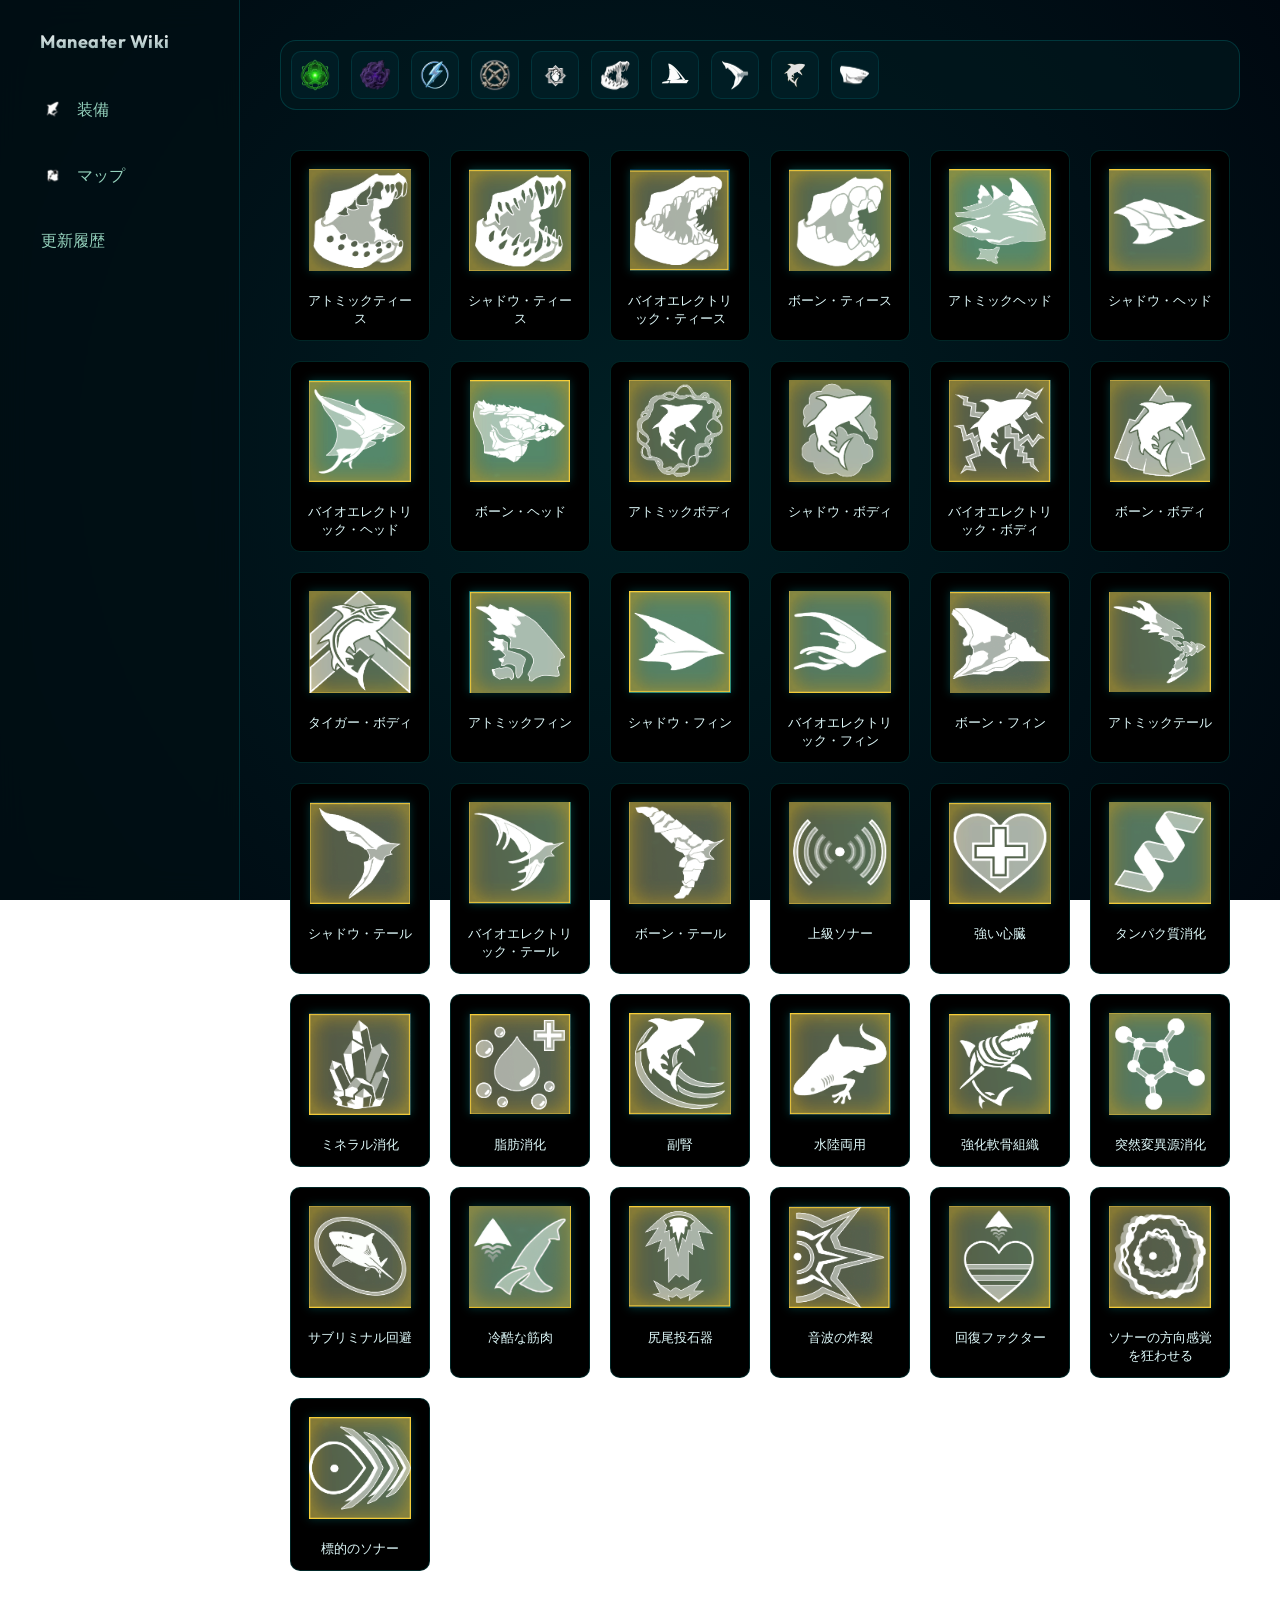
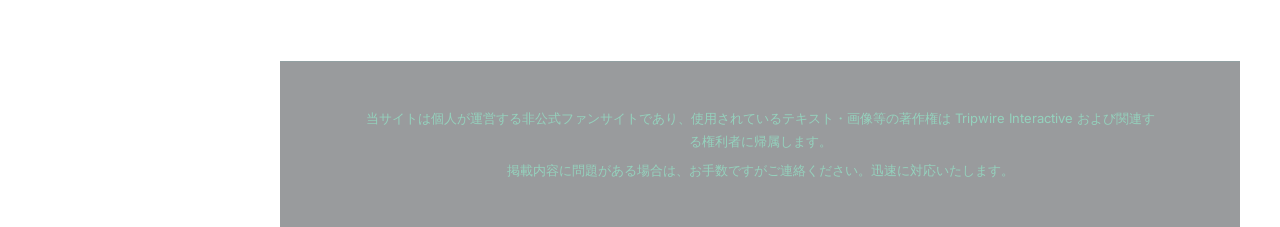
==== commit a44b1e2a: "全ページにフッター追加、表示崩れ修正" ====
--- a/maneater.html
+++ b/maneater.html
@@ -327,6 +327,11 @@
                     <div class="equipment-name">標的のソナー</div>
                 </a>
             </div>
+            <footer class="site-footer">
+                <p>当サイトは個人が運営する非公式ファンサイトであり、使用されているテキスト・画像等の著作権は Tripwire Interactive および関連する権利者に帰属します。</p>
+                <p>掲載内容に問題がある場合は、お手数ですがご連絡ください。迅速に対応いたします。</p>
+            </footer>
+        </main>
     </div>
     <script>
         document.addEventListener('DOMContentLoaded', () => {
--- a/fonts.css
+++ b/fonts.css
@@ -4,3 +4,21 @@
     --font-primary: 'Inter', sans-serif;
     --font-heading: 'Outfit', sans-serif;
 }
+
+.site-footer {
+    margin-top: 80px;
+    padding: 40px 20px;
+    background: rgba(0, 5, 10, 0.4);
+    border-top: 1px solid rgba(0, 255, 255, 0.05);
+    color: #94d2bd;
+    font-size: 13px;
+    line-height: 1.8;
+    text-align: center;
+}
+
+.site-footer p {
+    margin: 5px 0;
+    max-width: 800px;
+    margin-left: auto;
+    margin-right: auto;
+}
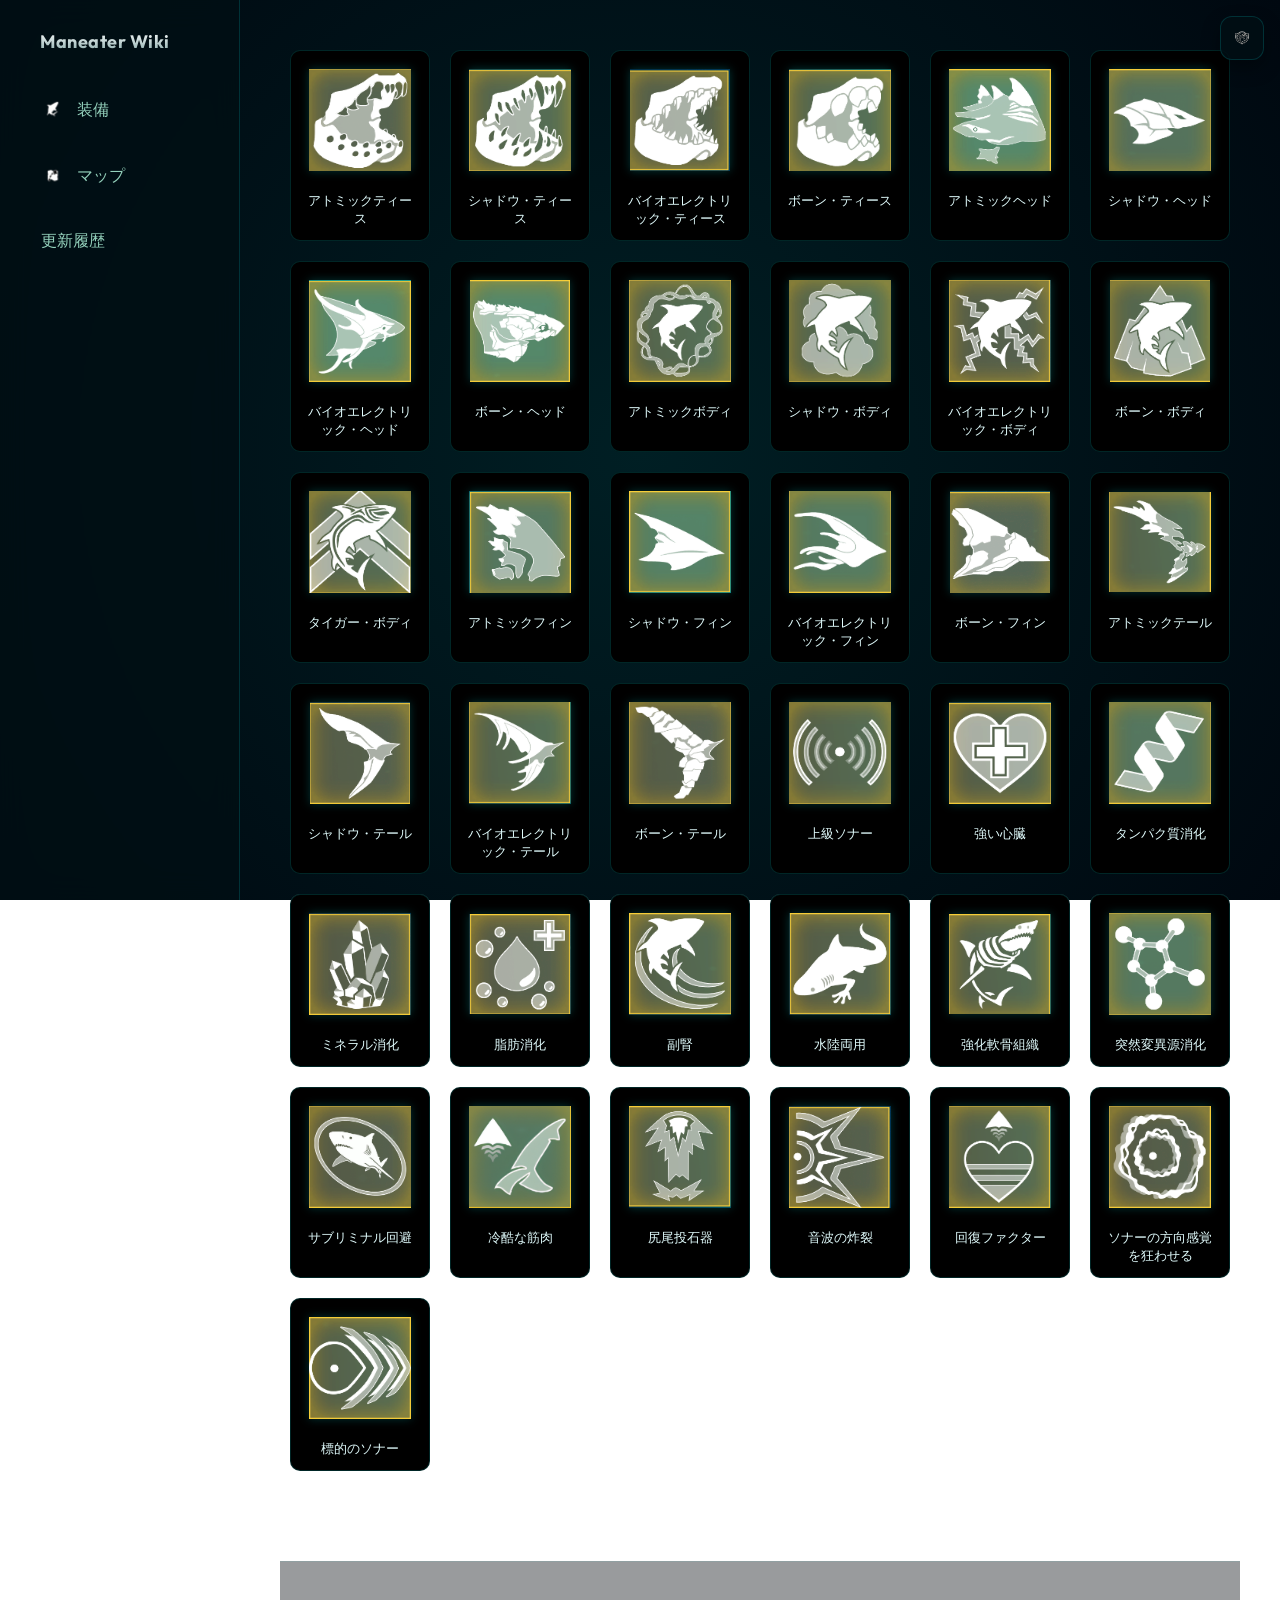
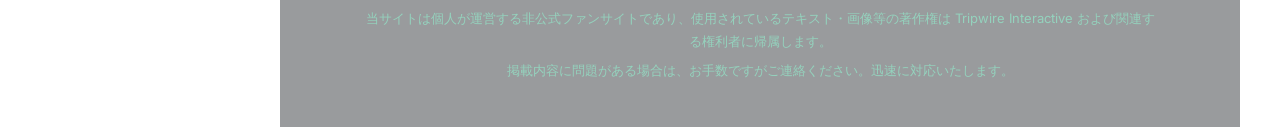
==== commit d4b5e1cb: "スマホuiに対応" ====
--- a/maneater.html
+++ b/maneater.html
@@ -13,6 +13,7 @@
     <div class="layout">
         <!--左サイドバー-->
         <aside class="sidebar">
+            <button class="main-sidebar-close-inner" type="button" title="メニューを閉じる">×</button>
             <a href="index.html" class="logo">
                 <span>Maneater Wiki</span>
             </a>
@@ -30,40 +31,48 @@
                 </a>
             </nav>
         </aside>
+        <div id="sidebar-backdrop" class="sidebar-backdrop hidden"></div>
         <!--メインコンテンツ-->
         <main class="main">
-            <div id="filters">
-                <!--フィルターや検索ボタンを入れる所-->
-                <button class="filter-btn" data-filter="atomic" data-filter-type="element">
-                    <img src="images/アトミック.png" alt="アトミック">
-                </button>
-                <button class="filter-btn" data-filter="shadow" data-filter-type="element">
-                    <img src="images/シャドウ.png" alt="シャドウ">
-                </button>
-                <button class="filter-btn" data-filter="bioelectric" data-filter-type="element">
-                    <img src="images/バイオエレクトリック.png" alt="バイオエレクトリック">
-                </button>
-                <button class="filter-btn" data-filter="bone" data-filter-type="element">
-                    <img src="images/ボーン.png" alt="ボーン">
-                </button>
-                <button class="filter-btn" data-filter="organ" data-filter-type="slot">
-                    <img src="images/内蔵.png" alt="内蔵">
-                </button>
-                <button class="filter-btn" data-filter="jaw" data-filter-type="slot">
-                    <img src="images/あご.png" alt="あご">
-                </button>
-                <button class="filter-btn" data-filter="fin" data-filter-type="slot">
-                    <img src="images/ひれ.png" alt="ひれ">
-                </button>
-                <button class="filter-btn" data-filter="tail" data-filter-type="slot">
-                    <img src="images/しっぽ.png" alt="しっぽ">
-                </button>
-                <button class="filter-btn" data-filter="body" data-filter-type="slot">
-                    <img src="images/からだ.png" alt="からだ">
-                </button>
-                <button class="filter-btn" data-filter="head" data-filter-type="slot">
-                    <img src="images/あたま.png" alt="あたま">
-                </button>
+            <button id="main-sidebar-open" class="main-sidebar-toggle" title="メニューを開く">≡</button>
+            <button id="main-sidebar-close" class="main-sidebar-close" title="メニューを閉じる">‹</button>
+            <button id="equipment-filter-toggle" class="filter-toggle-btn" title="フィルター">
+                <img src="images/minisameicon.png" alt="フィルター">
+            </button>
+            <div id="filter-popover" class="filter-popover hidden">
+                <div id="filters">
+                    <!--フィルターや検索ボタンを入れる所-->
+                    <button class="filter-btn" data-filter="atomic" data-filter-type="element">
+                        <img src="images/アトミック.png" alt="アトミック">
+                    </button>
+                    <button class="filter-btn" data-filter="shadow" data-filter-type="element">
+                        <img src="images/シャドウ.png" alt="シャドウ">
+                    </button>
+                    <button class="filter-btn" data-filter="bioelectric" data-filter-type="element">
+                        <img src="images/バイオエレクトリック.png" alt="バイオエレクトリック">
+                    </button>
+                    <button class="filter-btn" data-filter="bone" data-filter-type="element">
+                        <img src="images/ボーン.png" alt="ボーン">
+                    </button>
+                    <button class="filter-btn" data-filter="organ" data-filter-type="slot">
+                        <img src="images/内蔵.png" alt="内蔵">
+                    </button>
+                    <button class="filter-btn" data-filter="jaw" data-filter-type="slot">
+                        <img src="images/あご.png" alt="あご">
+                    </button>
+                    <button class="filter-btn" data-filter="fin" data-filter-type="slot">
+                        <img src="images/ひれ.png" alt="ひれ">
+                    </button>
+                    <button class="filter-btn" data-filter="tail" data-filter-type="slot">
+                        <img src="images/しっぽ.png" alt="しっぽ">
+                    </button>
+                    <button class="filter-btn" data-filter="body" data-filter-type="slot">
+                        <img src="images/からだ.png" alt="からだ">
+                    </button>
+                    <button class="filter-btn" data-filter="head" data-filter-type="slot">
+                        <img src="images/あたま.png" alt="あたま">
+                    </button>
+                </div>
             </div>
             <div id="equipment-container" class="grid">
                 <!-- 装備アイテムがここに表示されます -->
@@ -335,6 +344,64 @@
     </div>
     <script>
         document.addEventListener('DOMContentLoaded', () => {
+            const body = document.body;
+            const sidebar = document.querySelector('.sidebar');
+            const openSidebarBtn = document.getElementById('main-sidebar-open');
+            const closeSidebarBtn = document.getElementById('main-sidebar-close');
+            const filterToggleBtn = document.getElementById('equipment-filter-toggle');
+            const filterPopover = document.getElementById('filter-popover');
+            const sidebarBackdrop = document.getElementById('sidebar-backdrop');
+            const sidebarCloseInner = document.querySelector('.main-sidebar-close-inner');
+
+            const applySidebarMode = () => {
+                if (window.innerWidth <= 900) {
+                    body.classList.add('sidebar-collapsed');
+                    if (sidebar) sidebar.classList.add('collapsed');
+                    if (sidebarBackdrop) sidebarBackdrop.classList.add('hidden');
+                } else {
+                    body.classList.remove('sidebar-collapsed');
+                    if (sidebar) sidebar.classList.remove('collapsed');
+                    if (sidebarBackdrop) sidebarBackdrop.classList.add('hidden');
+                }
+            };
+
+            applySidebarMode();
+            window.addEventListener('resize', applySidebarMode);
+
+            const openSidebar = () => {
+                body.classList.remove('sidebar-collapsed');
+                if (sidebar) sidebar.classList.remove('collapsed');
+                if (sidebarBackdrop) sidebarBackdrop.classList.remove('hidden');
+            };
+            const closeSidebar = () => {
+                body.classList.add('sidebar-collapsed');
+                if (sidebar) sidebar.classList.add('collapsed');
+                if (sidebarBackdrop) sidebarBackdrop.classList.add('hidden');
+            };
+
+            if (openSidebarBtn) openSidebarBtn.addEventListener('click', openSidebar);
+            if (closeSidebarBtn) closeSidebarBtn.addEventListener('click', closeSidebar);
+            if (sidebarBackdrop) sidebarBackdrop.addEventListener('click', closeSidebar);
+            if (sidebarCloseInner) {
+                sidebarCloseInner.addEventListener('click', (e) => {
+                    e.preventDefault();
+                    e.stopPropagation();
+                    closeSidebar();
+                });
+            }
+
+            if (filterToggleBtn && filterPopover) {
+                filterToggleBtn.addEventListener('click', (e) => {
+                    e.stopPropagation();
+                    filterPopover.classList.toggle('hidden');
+                });
+                document.addEventListener('click', (e) => {
+                    if (!filterPopover.contains(e.target) && e.target !== filterToggleBtn) {
+                        filterPopover.classList.add('hidden');
+                    }
+                });
+            }
+
             const buttons = document.querySelectorAll('.filter-btn');
             const cards = document.querySelectorAll('.equipment-card');
 
@@ -398,4 +465,4 @@
 
 
 
-</html>+</html>
--- a/equipment/equipment.css
+++ b/equipment/equipment.css
@@ -40,7 +40,122 @@
     display: flex;
     flex-direction: column;
     gap: 30px;
-    z-index: 100;
+    z-index: 1000;
+}
+
+.sidebar-backdrop {
+    position: fixed;
+    inset: 0;
+    background: rgba(0, 0, 0, 0.55);
+    backdrop-filter: blur(2px);
+    z-index: 90;
+}
+
+.sidebar-backdrop.hidden {
+    display: none;
+}
+
+.sidebar.collapsed {
+    transform: translateX(-260px);
+    opacity: 0;
+    visibility: hidden;
+}
+
+.main-sidebar-toggle,
+.main-sidebar-close {
+    position: fixed;
+    top: 16px;
+    left: 16px;
+    width: 38px;
+    height: 38px;
+    border-radius: 10px;
+    border: 1px solid var(--glass-border);
+    background: rgba(0, 15, 20, 0.85);
+    color: var(--text-primary);
+    cursor: pointer;
+    display: flex;
+    align-items: center;
+    justify-content: center;
+    font-size: 18px;
+    z-index: 200;
+    box-shadow: 0 8px 18px rgba(0,0,0,0.35);
+}
+
+.main-sidebar-close {
+    left: 240px;
+}
+
+.main-sidebar-close-inner {
+    position: absolute;
+    top: 14px;
+    right: 14px;
+    width: 32px;
+    height: 32px;
+    border-radius: 10px;
+    border: 1px solid var(--glass-border);
+    background: rgba(0, 15, 20, 0.85);
+    color: var(--text-primary);
+    cursor: pointer;
+    display: none;
+    align-items: center;
+    justify-content: center;
+    font-size: 18px;
+    z-index: 110;
+}
+
+@media (min-width: 901px) {
+    .main-sidebar-toggle,
+    .main-sidebar-close {
+        display: none;
+    }
+}
+
+@media (max-width: 900px) {
+    .sidebar {
+        box-shadow: 0 12px 30px rgba(0,0,0,0.45);
+        border-right: 1px solid rgba(0, 255, 255, 0.2);
+        transform: translateX(-260px);
+        opacity: 0;
+        visibility: hidden;
+        transition: transform 0.25s ease, opacity 0.25s ease;
+    }
+
+    body:not(.sidebar-collapsed) .sidebar {
+        transform: translateX(0);
+        opacity: 1;
+        visibility: visible;
+    }
+
+    .main-sidebar-close-inner {
+        display: flex;
+    }
+
+    body.sidebar-collapsed .main-sidebar-toggle {
+        display: flex;
+    }
+
+    body.sidebar-collapsed .main-sidebar-close {
+        display: none;
+    }
+
+    body:not(.sidebar-collapsed) .main-sidebar-toggle {
+        display: none;
+    }
+
+    body:not(.sidebar-collapsed) .main-sidebar-close {
+        display: flex;
+    }
+
+    body.sidebar-collapsed .sidebar {
+        transform: translateX(-260px);
+        opacity: 0;
+        visibility: hidden;
+    }
+
+    body.sidebar-collapsed .main {
+        margin-left: 0;
+        width: 100%;
+    }
 }
 
 .logo {
@@ -114,6 +229,47 @@
     background: var(--glass-bg);
     border-radius: 16px;
     border: 1px solid var(--glass-border);
+}
+
+.filter-toggle-btn {
+    position: fixed;
+    top: 16px;
+    right: 16px;
+    width: 44px;
+    height: 44px;
+    border-radius: 12px;
+    border: 1px solid var(--glass-border);
+    background: rgba(0, 15, 20, 0.85);
+    color: var(--text-primary);
+    cursor: pointer;
+    display: flex;
+    align-items: center;
+    justify-content: center;
+    z-index: 200;
+    box-shadow: 0 8px 18px rgba(0,0,0,0.35);
+}
+
+.filter-toggle-btn img {
+    width: 22px;
+    height: 22px;
+    object-fit: contain;
+}
+
+.filter-popover {
+    position: fixed;
+    top: 72px;
+    right: 16px;
+    width: min(320px, 90vw);
+    background: rgba(0, 15, 20, 0.92);
+    border: 1px solid var(--glass-border);
+    border-radius: 16px;
+    padding: 14px;
+    box-shadow: 0 16px 28px rgba(0,0,0,0.45);
+    z-index: 210;
+}
+
+.filter-popover.hidden {
+    display: none;
 }
 
 .filter-btn {
@@ -396,4 +552,114 @@
 .equipment-card[data-element]:hover {
     border-color: var(--glow);
     box-shadow: 0 8px 30px rgba(var(--glow-rgb), 0.2);
-}+}
+
+@media (max-width: 900px) {
+    .main {
+        padding: 28px;
+    }
+
+    .equipment-top {
+        flex-direction: column;
+        align-items: center;
+        gap: 24px;
+    }
+
+    #equipment-splash {
+        width: 220px;
+        height: 220px;
+    }
+
+    .equipment-right h1 {
+        font-size: 32px;
+        text-align: center;
+    }
+
+    .equipment-right p {
+        font-size: 16px;
+        text-align: center;
+    }
+
+    #detail-description {
+        font-size: 16px;
+        line-height: 1.6;
+        max-width: 100%;
+        text-align: left;
+    }
+
+    .section-material-tier {
+        padding: 22px;
+        gap: 24px;
+    }
+
+    .material-box-wrapper {
+        gap: 24px;
+    }
+
+    .tier-box {
+        flex: 1 1 100%;
+        min-width: auto;
+        padding-left: 0;
+        border-left: none;
+        border-top: 1px solid rgba(255, 255, 255, 0.06);
+        padding-top: 20px;
+    }
+
+    #tier-label {
+        font-size: 20px;
+    }
+
+    .section-effects {
+        grid-template-columns: 1fr;
+        gap: 24px;
+    }
+
+    .section-effects section,
+    #section-ability {
+        padding: 22px;
+    }
+}
+
+@media (max-width: 600px) {
+    .main {
+        padding: 20px;
+    }
+
+    #equipment-splash {
+        width: 180px;
+        height: 180px;
+    }
+
+    .equipment-right h1 {
+        font-size: 26px;
+    }
+
+    .equipment-right p {
+        font-size: 14px;
+    }
+
+    #detail-description {
+        font-size: 15px;
+    }
+
+    .mat-item {
+        width: 64px;
+        height: 82px;
+        border-radius: 14px;
+    }
+
+    .mat-item img {
+        width: 32px;
+        height: 32px;
+    }
+
+    .section-effects h2,
+    #section-ability h2 {
+        font-size: 16px;
+    }
+
+    .section-effects p,
+    #section-ability p {
+        font-size: 15px;
+    }
+}
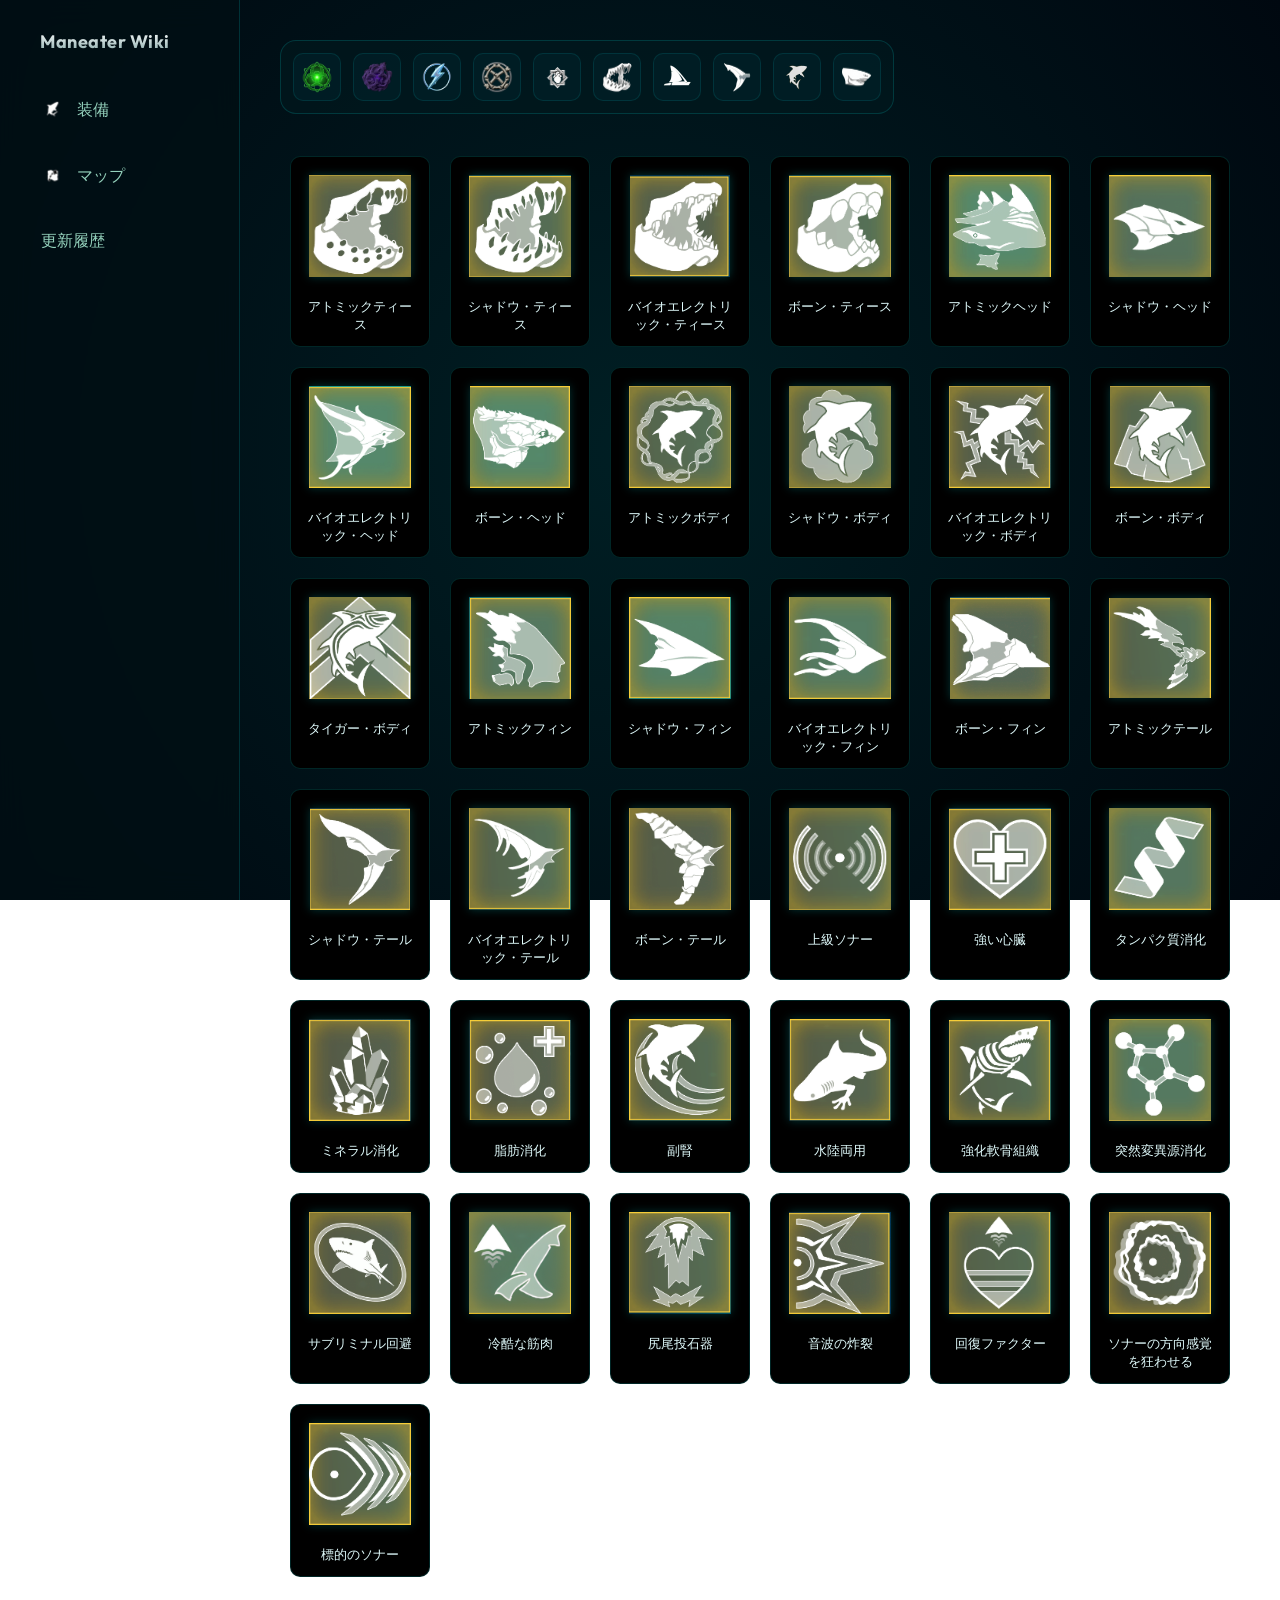
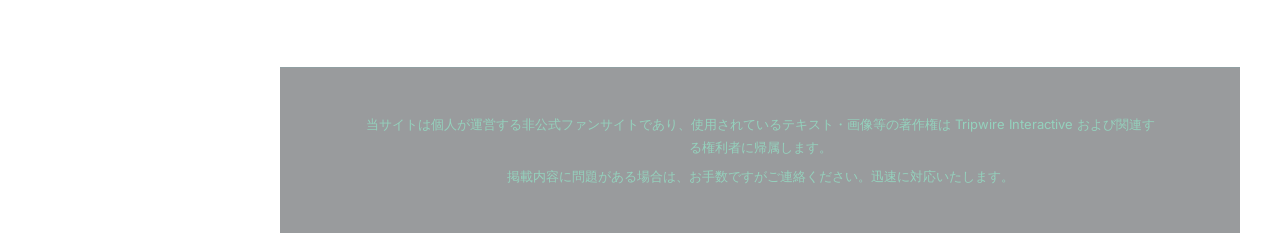
==== commit 20664118: "装備のフィルタリングuiがPC版似合うように調整" ====
--- a/maneater.html
+++ b/maneater.html
@@ -352,6 +352,7 @@
             const filterPopover = document.getElementById('filter-popover');
             const sidebarBackdrop = document.getElementById('sidebar-backdrop');
             const sidebarCloseInner = document.querySelector('.main-sidebar-close-inner');
+            const isMobileLayout = () => window.innerWidth <= 900;
 
             const applySidebarMode = () => {
                 if (window.innerWidth <= 900) {
@@ -392,11 +393,20 @@
 
             if (filterToggleBtn && filterPopover) {
                 filterToggleBtn.addEventListener('click', (e) => {
+                    if (!isMobileLayout()) return;
                     e.stopPropagation();
                     filterPopover.classList.toggle('hidden');
                 });
                 document.addEventListener('click', (e) => {
+                    if (!isMobileLayout()) return;
                     if (!filterPopover.contains(e.target) && e.target !== filterToggleBtn) {
+                        filterPopover.classList.add('hidden');
+                    }
+                });
+                window.addEventListener('resize', () => {
+                    if (!isMobileLayout()) {
+                        filterPopover.classList.remove('hidden');
+                    } else {
                         filterPopover.classList.add('hidden');
                     }
                 });
--- a/equipment/equipment.css
+++ b/equipment/equipment.css
@@ -272,6 +272,34 @@
     display: none;
 }
 
+@media (min-width: 901px) {
+    .filter-toggle-btn {
+        display: none;
+    }
+
+    .filter-popover,
+    .filter-popover.hidden {
+        position: static;
+        top: auto;
+        right: auto;
+        width: auto;
+        display: block;
+        background: transparent;
+        border: none;
+        border-radius: 0;
+        padding: 0;
+        box-shadow: none;
+        z-index: auto;
+    }
+
+    #filters {
+        width: fit-content;
+        max-width: 100%;
+        padding: 12px;
+        margin-bottom: 32px;
+    }
+}
+
 .filter-btn {
     width: 48px;
     height: 48px;
@@ -559,6 +587,14 @@
         padding: 28px;
     }
 
+    #filters {
+        margin-bottom: 0;
+        padding: 0;
+        background: transparent;
+        border: none;
+        border-radius: 0;
+    }
+
     .equipment-top {
         flex-direction: column;
         align-items: center;
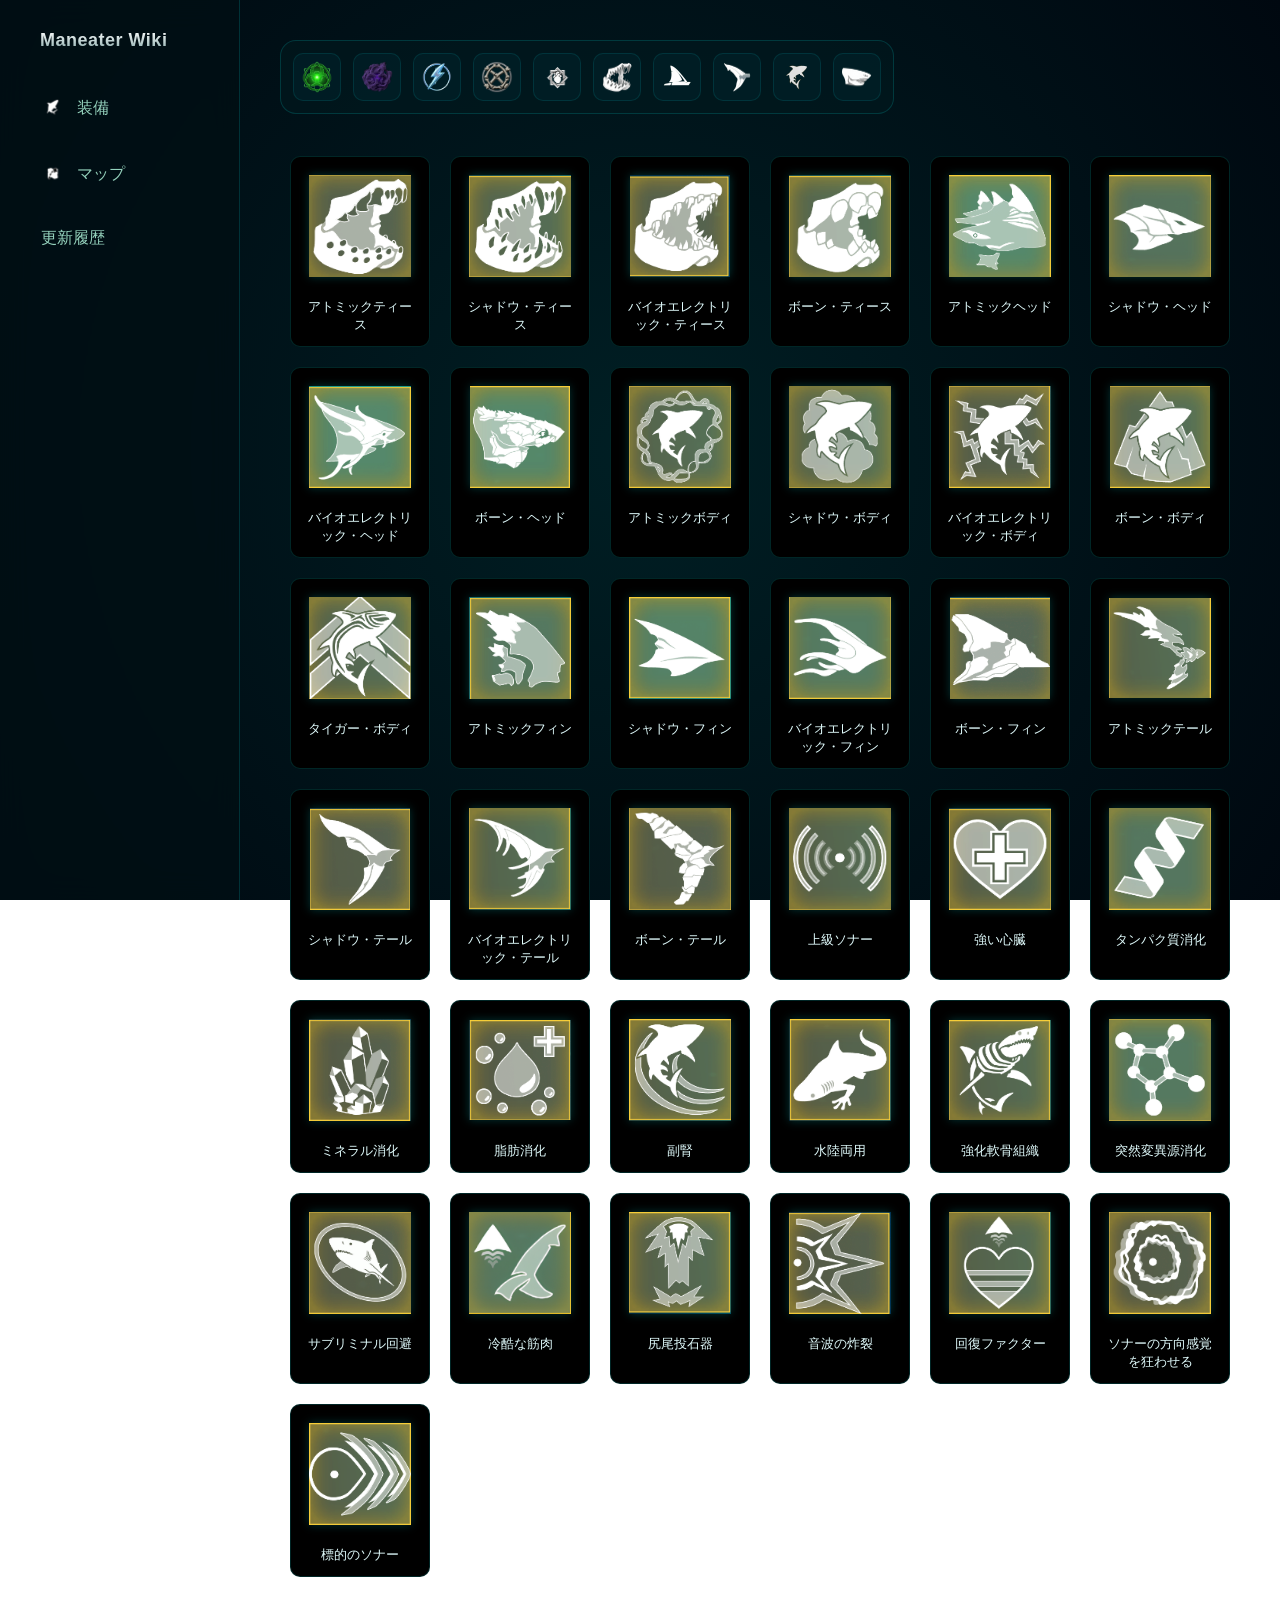
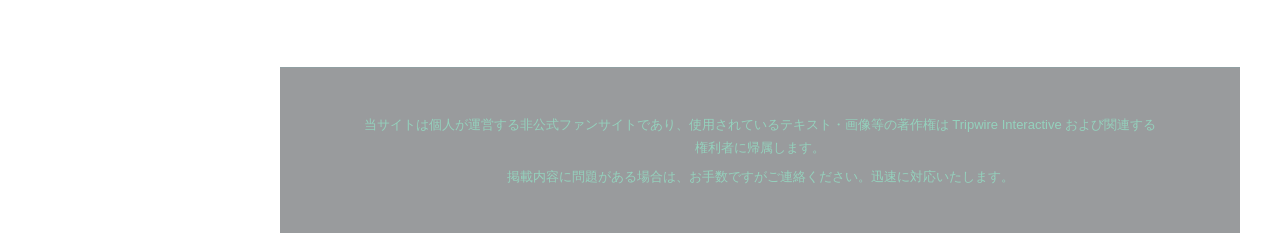
==== commit ebe5541f: "セキュリティ改善: innerHTML削減・URLパラメータ対策・CSP追加" ====
--- a/maneater.html
+++ b/maneater.html
@@ -4,6 +4,7 @@
 <head>
     <meta charset="UTF-8">
     <meta name="viewport" content="width=device-width, initial-scale=1.0">
+    <meta http-equiv="Content-Security-Policy" content="default-src 'self'; script-src 'self' https://unpkg.com https://cdn.jsdelivr.net; style-src 'self' 'unsafe-inline' https://unpkg.com https://fonts.googleapis.com; img-src 'self' data: blob: https:; font-src 'self' data: https://fonts.gstatic.com; connect-src 'self' https://ddieubjzcwfrwsleyrkk.supabase.co wss://ddieubjzcwfrwsleyrkk.supabase.co; object-src 'none'; base-uri 'self'; form-action 'self'">
     <title>Maneater 装備一覧</title>
     <link rel="stylesheet" href="fonts.css">
     <link rel="stylesheet" href="equipment/equipment.css">
@@ -342,132 +343,7 @@
             </footer>
         </main>
     </div>
-    <script>
-        document.addEventListener('DOMContentLoaded', () => {
-            const body = document.body;
-            const sidebar = document.querySelector('.sidebar');
-            const openSidebarBtn = document.getElementById('main-sidebar-open');
-            const closeSidebarBtn = document.getElementById('main-sidebar-close');
-            const filterToggleBtn = document.getElementById('equipment-filter-toggle');
-            const filterPopover = document.getElementById('filter-popover');
-            const sidebarBackdrop = document.getElementById('sidebar-backdrop');
-            const sidebarCloseInner = document.querySelector('.main-sidebar-close-inner');
-            const isMobileLayout = () => window.innerWidth <= 900;
-
-            const applySidebarMode = () => {
-                if (window.innerWidth <= 900) {
-                    body.classList.add('sidebar-collapsed');
-                    if (sidebar) sidebar.classList.add('collapsed');
-                    if (sidebarBackdrop) sidebarBackdrop.classList.add('hidden');
-                } else {
-                    body.classList.remove('sidebar-collapsed');
-                    if (sidebar) sidebar.classList.remove('collapsed');
-                    if (sidebarBackdrop) sidebarBackdrop.classList.add('hidden');
-                }
-            };
-
-            applySidebarMode();
-            window.addEventListener('resize', applySidebarMode);
-
-            const openSidebar = () => {
-                body.classList.remove('sidebar-collapsed');
-                if (sidebar) sidebar.classList.remove('collapsed');
-                if (sidebarBackdrop) sidebarBackdrop.classList.remove('hidden');
-            };
-            const closeSidebar = () => {
-                body.classList.add('sidebar-collapsed');
-                if (sidebar) sidebar.classList.add('collapsed');
-                if (sidebarBackdrop) sidebarBackdrop.classList.add('hidden');
-            };
-
-            if (openSidebarBtn) openSidebarBtn.addEventListener('click', openSidebar);
-            if (closeSidebarBtn) closeSidebarBtn.addEventListener('click', closeSidebar);
-            if (sidebarBackdrop) sidebarBackdrop.addEventListener('click', closeSidebar);
-            if (sidebarCloseInner) {
-                sidebarCloseInner.addEventListener('click', (e) => {
-                    e.preventDefault();
-                    e.stopPropagation();
-                    closeSidebar();
-                });
-            }
-
-            if (filterToggleBtn && filterPopover) {
-                filterToggleBtn.addEventListener('click', (e) => {
-                    if (!isMobileLayout()) return;
-                    e.stopPropagation();
-                    filterPopover.classList.toggle('hidden');
-                });
-                document.addEventListener('click', (e) => {
-                    if (!isMobileLayout()) return;
-                    if (!filterPopover.contains(e.target) && e.target !== filterToggleBtn) {
-                        filterPopover.classList.add('hidden');
-                    }
-                });
-                window.addEventListener('resize', () => {
-                    if (!isMobileLayout()) {
-                        filterPopover.classList.remove('hidden');
-                    } else {
-                        filterPopover.classList.add('hidden');
-                    }
-                });
-            }
-
-            const buttons = document.querySelectorAll('.filter-btn');
-            const cards = document.querySelectorAll('.equipment-card');
-
-            let activeElement = null;
-            let activeSlot = null;
-
-            buttons.forEach(btn => {
-                btn.addEventListener('click', () => {
-                    const filter = btn.getAttribute('data-filter');
-                    const type = btn.getAttribute('data-filter-type');
-
-                    if (type === 'element') {
-                        if (activeElement === filter) {
-                            activeElement = null;
-                            btn.classList.remove('active');
-                        } else {
-                            if (activeElement) {
-                                document.querySelector(`.filter-btn[data-filter="${activeElement}"]`).classList.remove('active');
-                            }
-                            activeElement = filter;
-                            btn.classList.add('active');
-                        }
-                    } else if (type === 'slot') {
-                        if (activeSlot === filter) {
-                            activeSlot = null;
-                            btn.classList.remove('active');
-                        } else {
-                            if (activeSlot) {
-                                document.querySelector(`.filter-btn[data-filter="${activeSlot}"]`).classList.remove('active');
-                            }
-                            activeSlot = filter;
-                            btn.classList.add('active');
-                        }
-                    }
-
-                    applyFilters();
-                });
-            });
-
-            function applyFilters() {
-                cards.forEach(card => {
-                    const cardElement = card.getAttribute('data-element');
-                    const cardSlot = card.getAttribute('data-slot');
-
-                    const matchElement = !activeElement || cardElement === activeElement;
-                    const matchSlot = !activeSlot || cardSlot === activeSlot;
-
-                    if (matchElement && matchSlot) {
-                        card.style.display = '';
-                    } else {
-                        card.style.display = 'none';
-                    }
-                });
-            }
-        });
-    </script>
+    <script src="equipment/equipment-list.js"></script>
 </body>
 
 
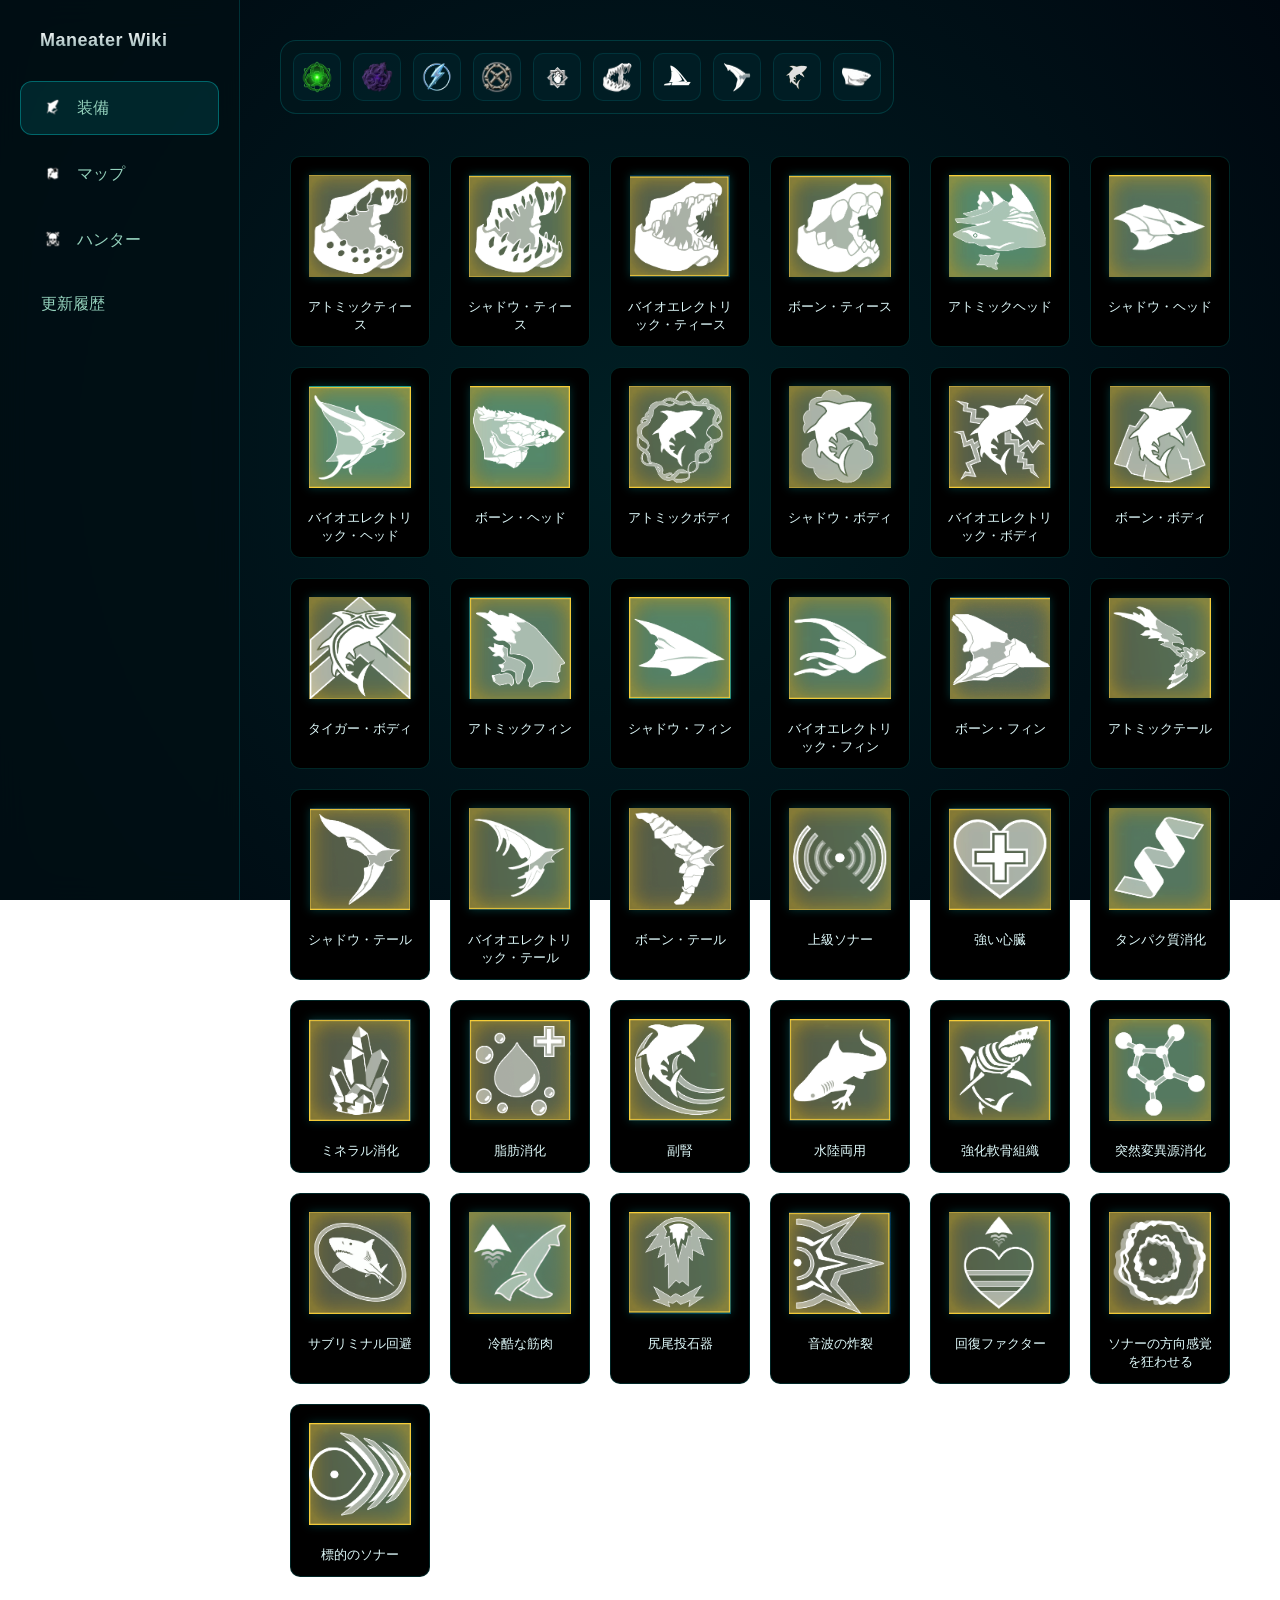
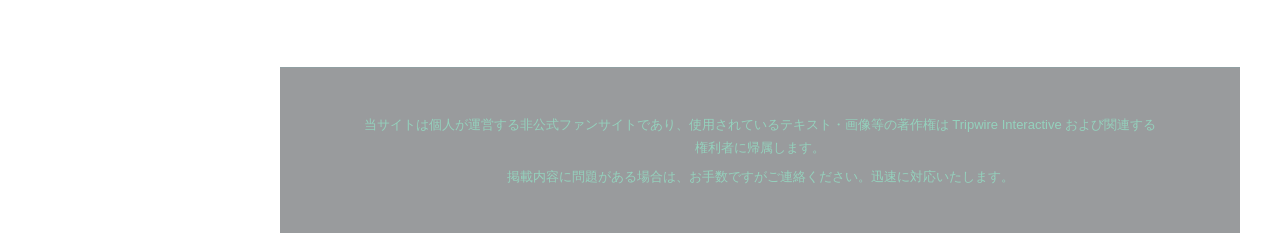
==== commit f893dd0e: "ハンターの項目を追加" ====
--- a/maneater.html
+++ b/maneater.html
@@ -10,29 +10,9 @@
     <link rel="stylesheet" href="equipment/equipment.css">
 </head>
 
-<body>
+<body data-site-root-prefix="." data-site-active-page="equipment">
     <div class="layout">
-        <!--左サイドバー-->
-        <aside class="sidebar">
-            <button class="main-sidebar-close-inner" type="button" title="メニューを閉じる">×</button>
-            <a href="index.html" class="logo">
-                <span>Maneater Wiki</span>
-            </a>
-            <nav class="menu">
-                <a href="maneater.html" class="menu-item">
-                    <img src="images/進化1.png" alt="装備">
-                    <span>装備</span>
-                </a>
-                <a href="map/map.html" class="menu-item">
-                    <img src="images/map1.png" alt="マップ">
-                    <span>マップ</span>
-                </a>
-                <a href="history/history.html" class="menu-item">
-                    <span>更新履歴</span>
-                </a>
-            </nav>
-        </aside>
-        <div id="sidebar-backdrop" class="sidebar-backdrop hidden"></div>
+        <div data-site-shell="sidebar"></div>
         <!--メインコンテンツ-->
         <main class="main">
             <button id="main-sidebar-open" class="main-sidebar-toggle" title="メニューを開く">≡</button>
@@ -76,273 +56,13 @@
                 </div>
             </div>
             <div id="equipment-container" class="grid">
-                <!-- 装備アイテムがここに表示されます -->
-                <a class="equipment-card" href="equipment/equipment.html?id=atomic-teeth" data-slot="jaw"
-                    data-element="atomic" style="background-color: black; border-radius: 10px;">
-                    <div class="equipment-img-wrapper">
-                        <img src="images/equipment/アトミックティース.png" class="equipment-img">
-                    </div>
-                    <div class="equipment-name">アトミックティース</div>
-                </a>
-                <a class="equipment-card" href="equipment/equipment.html?id=shadow-teeth" data-slot="jaw"
-                    data-element="shadow" style="background-color: black; border-radius: 10px;">
-                    <div class="equipment-img-wrapper">
-                        <img src="images/equipment/シャドウ・ティース.png" class="equipment-img">
-                    </div>
-                    <div class="equipment-name">シャドウ・ティース</div>
-                </a>
-                <a class="equipment-card" href="equipment/equipment.html?id=bioelectric-teeth" data-slot="jaw"
-                    data-element="bioelectric" style="background-color: black; border-radius: 10px;">
-                    <div class="equipment-img-wrapper">
-                        <img src="images/equipment/バイオエレクトリック・ティース.png" class="equipment-img">
-                    </div>
-                    <div class="equipment-name">バイオエレクトリック・ティース</div>
-                </a>
-                <a class="equipment-card" href="equipment/equipment.html?id=bone-teeth" data-slot="jaw"
-                    data-element="bone" style="background-color: black; border-radius: 10px;">
-                    <div class="equipment-img-wrapper">
-                        <img src="images/equipment/ボーン・ティース.png" class="equipment-img">
-                    </div>
-                    <div class="equipment-name">ボーン・ティース</div>
-                </a>
-                <a class="equipment-card" href="equipment/equipment.html?id=atomic-head" data-slot="head"
-                    data-element="atomic" style="background-color: black; border-radius: 10px;">
-                    <div class="equipment-img-wrapper">
-                        <img src="images/equipment/アトミックヘッド.png" class="equipment-img">
-                    </div>
-                    <div class="equipment-name">アトミックヘッド</div>
-                </a>
-                <a class="equipment-card" href="equipment/equipment.html?id=shadow-head" data-slot="head"
-                    data-element="shadow" style="background-color: black; border-radius: 10px;">
-                    <div class="equipment-img-wrapper">
-                        <img src="images/equipment/シャドウ・ヘッド.png" class="equipment-img">
-                    </div>
-                    <div class="equipment-name">シャドウ・ヘッド</div>
-                </a>
-                <a class="equipment-card" href="equipment/equipment.html?id=bioelectric-head" data-slot="head"
-                    data-element="bioelectric" style="background-color: black; border-radius: 10px;">
-                    <div class="equipment-img-wrapper">
-                        <img src="images/equipment/バイオエレクトリック・ヘッド.png" class="equipment-img">
-                    </div>
-                    <div class="equipment-name">バイオエレクトリック・ヘッド</div>
-                </a>
-                <a class="equipment-card" href="equipment/equipment.html?id=bone-head" data-slot="head" data-element="bone"
-                    style="background-color: black; border-radius: 10px;">
-                    <div class="equipment-img-wrapper">
-                        <img src="images/equipment/ボーン・ヘッド.png" class="equipment-img">
-                    </div>
-                    <div class="equipment-name">ボーン・ヘッド</div>
-                </a>
-                <a class="equipment-card" href="equipment/equipment.html?id=atomic-body" data-slot="body" data-element="atomic"
-                    style="background-color: black; border-radius: 10px;">
-                    <div class="equipment-img-wrapper">
-                        <img src="images/equipment/アトミックボディ.png" class="equipment-img">
-                    </div>
-                    <div class="equipment-name">アトミックボディ</div>
-                </a>
-                <a class="equipment-card" href="equipment/equipment.html?id=shadow-body" data-slot="body" data-element="shadow"
-                    style="background-color: black; border-radius: 10px;">
-                    <div class="equipment-img-wrapper">
-                        <img src="images/equipment/シャドウ・ボディ.png" class="equipment-img">
-                    </div>
-                    <div class="equipment-name">シャドウ・ボディ</div>
-                </a>
-                <a class="equipment-card" href="equipment/equipment.html?id=bioelectric-body" data-slot="body"
-                    data-element="bioelectric" style="background-color: black; border-radius: 10px;">
-                    <div class="equipment-img-wrapper">
-                        <img src="images/equipment/バイオエレクトリック・ボディ.png" class="equipment-img">
-                    </div>
-                    <div class="equipment-name">バイオエレクトリック・ボディ</div>
-                </a>
-                <a class="equipment-card" href="equipment/equipment.html?id=bone-body" data-slot="body" data-element="bone"
-                    style="background-color: black; border-radius: 10px;">
-                    <div class="equipment-img-wrapper">
-                        <img src="images/equipment/ボーン・ボディ.png" class="equipment-img">
-                    </div>
-                    <div class="equipment-name">ボーン・ボディ</div>
-                </a>
-                <a class="equipment-card" href="equipment/equipment.html?id=tiger-body" data-slot="body"
-                    style="background-color: black; border-radius: 10px;">
-                    <div class="equipment-img-wrapper">
-                        <img src="images/equipment/タイガー・ボディ.png" class="equipment-img">
-                    </div>
-                    <div class="equipment-name">タイガー・ボディ</div>
-                </a>
-                <a class="equipment-card" href="equipment/equipment.html?id=atomic-fin" data-slot="fin" data-element="atomic"
-                    style="background-color: black; border-radius: 10px;">
-                    <div class="equipment-img-wrapper">
-                        <img src="images/equipment/アトミックフィン.png" class="equipment-img">
-                    </div>
-                    <div class="equipment-name">アトミックフィン</div>
-                </a>
-                <a class="equipment-card" href="equipment/equipment.html?id=shadow-fin" data-slot="fin" data-element="shadow"
-                    style="background-color: black; border-radius: 10px;">
-                    <div class="equipment-img-wrapper">
-                        <img src="images/equipment/シャドウ・フィン.png" class="equipment-img">
-                    </div>
-                    <div class="equipment-name">シャドウ・フィン</div>
-                </a>
-                <a class="equipment-card" href="equipment/equipment.html?id=bioelectric-fin" data-slot="fin"
-                    data-element="bioelectric" style="background-color: black; border-radius: 10px;">
-                    <div class="equipment-img-wrapper">
-                        <img src="images/equipment/バイオエレクトリック・フィン.png" class="equipment-img">
-                    </div>
-                    <div class="equipment-name">バイオエレクトリック・フィン</div>
-                </a>
-                <a class="equipment-card" href="equipment/equipment.html?id=bone-fin" data-slot="fin" data-element="bone"
-                    style="background-color: black; border-radius: 10px;">
-                    <div class="equipment-img-wrapper">
-                        <img src="images/equipment/ボーン・フィン.png" class="equipment-img">
-                    </div>
-                    <div class="equipment-name">ボーン・フィン</div>
-                </a>
-                <a class="equipment-card" href="equipment/equipment.html?id=atomic-tail" data-slot="tail" data-element="atomic"
-                    style="background-color: black; border-radius: 10px;">
-                    <div class="equipment-img-wrapper">
-                        <img src="images/equipment/アトミックテール.png" class="equipment-img">
-                    </div>
-                    <div class="equipment-name">アトミックテール</div>
-                </a>
-                <a class="equipment-card" href="equipment/equipment.html?id=shadow-tail" data-slot="tail" data-element="shadow"
-                    style="background-color: black; border-radius: 10px;">
-                    <div class="equipment-img-wrapper">
-                        <img src="images/equipment/シャドウ・テール.png" class="equipment-img">
-                    </div>
-                    <div class="equipment-name">シャドウ・テール</div>
-                </a>
-                <a class="equipment-card" href="equipment/equipment.html?id=bioelectric-tail" data-slot="tail"
-                    data-element="bioelectric" style="background-color: black; border-radius: 10px;">
-                    <div class="equipment-img-wrapper">
-                        <img src="images/equipment/バイオエレクトリック・テール.png" class="equipment-img">
-                    </div>
-                    <div class="equipment-name">バイオエレクトリック・テール</div>
-                </a>
-                <a class="equipment-card" href="equipment/equipment.html?id=bone-tail" data-slot="tail" data-element="bone"
-                    style="background-color: black; border-radius: 10px;">
-                    <div class="equipment-img-wrapper">
-                        <img src="images/equipment/ボーン・テール.png" class="equipment-img">
-                    </div>
-                    <div class="equipment-name">ボーン・テール</div>
-                </a>
-                <a class="equipment-card" href="equipment/equipment.html?id=advanced-sonor" data-slot="organ"
-                    style="background-color: black; border-radius: 10px;">
-                    <div class="equipment-img-wrapper">
-                        <img src="images/equipment/上級ソナー.png" class="equipment-img">
-                    </div>
-                    <div class="equipment-name">上級ソナー</div>
-                </a>
-                <a class="equipment-card" href="equipment/equipment.html?id=hearty" data-slot="organ"
-                    style="background-color: black; border-radius: 10px;">
-                    <div class="equipment-img-wrapper">
-                        <img src="images/equipment/強い心臓.png" class="equipment-img">
-                    </div>
-                    <div class="equipment-name">強い心臓</div>
-                </a>
-                <a class="equipment-card" href="equipment/equipment.html?id=protein-degestion" data-slot="organ"
-                    style="background-color: black; border-radius: 10px;">
-                    <div class="equipment-img-wrapper">
-                        <img src="images/equipment/タンパク質消化.png" class="equipment-img">
-                    </div>
-                    <div class="equipment-name">タンパク質消化</div>
-                </a>
-                <a class="equipment-card" href="equipment/equipment.html?id=mineral-degestion" data-slot="organ"
-                    style="background-color: black; border-radius: 10px;">
-                    <div class="equipment-img-wrapper">
-                        <img src="images/equipment/ミネラル消化.png" class="equipment-img">
-                    </div>
-                    <div class="equipment-name">ミネラル消化</div>
-                </a>
-                <a class="equipment-card" href="equipment/equipment.html?id=fat-degestion" data-slot="organ"
-                    style="background-color: black; border-radius: 10px;">
-                    <div class="equipment-img-wrapper">
-                        <img src="images/equipment/脂肪消化.png" class="equipment-img">
-                    </div>
-                    <div class="equipment-name">脂肪消化</div>
-                </a>
-                <a class="equipment-card" href="equipment/equipment.html?id=adrenal-gland" data-slot="organ"
-                    style="background-color: black; border-radius: 10px;">
-                    <div class="equipment-img-wrapper">
-                        <img src="images/equipment/副腎.png" class="equipment-img">
-                    </div>
-                    <div class="equipment-name">副腎</div>
-                </a>
-                <a class="equipment-card" href="equipment/equipment.html?id=amphibious" data-slot="organ"
-                    style="background-color: black; border-radius: 10px;">
-                    <div class="equipment-img-wrapper">
-                        <img src="images/equipment/水陸両用.png" class="equipment-img">
-                    </div>
-                    <div class="equipment-name">水陸両用</div>
-                </a>
-                <a class="equipment-card" href="equipment/equipment.html?id=reinforced-cartilage" data-slot="organ"
-                    style="background-color: black; border-radius: 10px;">
-                    <div class="equipment-img-wrapper">
-                        <img src="images/equipment/強化軟骨組織.png" class="equipment-img">
-                    </div>
-                    <div class="equipment-name">強化軟骨組織</div>
-                </a>
-                <a class="equipment-card" href="equipment/equipment.html?id=mutagen-digesion" data-slot="organ"
-                    style="background-color: black; border-radius: 10px;">
-                    <div class="equipment-img-wrapper">
-                        <img src="images/equipment/突然変異源消化.png" class="equipment-img">
-                    </div>
-                    <div class="equipment-name">突然変異源消化</div>
-                </a>
-                <a class="equipment-card" href="equipment/equipment.html?id=subliminal-evastion" data-slot="organ"
-                    style="background-color: black; border-radius: 10px;">
-                    <div class="equipment-img-wrapper">
-                        <img src="images/equipment/サブリミナル回避.png" class="equipment-img">
-                    </div>
-                    <div class="equipment-name">サブリミナル回避</div>
-                </a>
-                <a class="equipment-card" href="equipment/equipment.html?id=blutal-muscles" data-slot="organ"
-                    style="background-color: black; border-radius: 10px;">
-                    <div class="equipment-img-wrapper">
-                        <img src="images/equipment/冷酷な筋肉.png" class="equipment-img">
-                    </div>
-                    <div class="equipment-name">冷酷な筋肉</div>
-                </a>
-                <a class="equipment-card" href="equipment/equipment.html?id=tail-catapult" data-slot="organ"
-                    style="background-color: black; border-radius: 10px;">
-                    <div class="equipment-img-wrapper">
-                        <img src="images/equipment/尻尾投石器.png" class="equipment-img">
-                    </div>
-                    <div class="equipment-name">尻尾投石器</div>
-                </a>
-                <a class="equipment-card" href="equipment/equipment.html?id=sonic-burst" data-slot="organ"
-                    style="background-color: black; border-radius: 10px;">
-                    <div class="equipment-img-wrapper">
-                        <img src="images/equipment/音波の炸裂.png" class="equipment-img">
-                    </div>
-                    <div class="equipment-name">音波の炸裂</div>
-                </a>
-                <a class="equipment-card" href="equipment/equipment.html?id=healing-factor" data-slot="organ"
-                    style="background-color: black; border-radius: 10px;">
-                    <div class="equipment-img-wrapper">
-                        <img src="images/equipment/回復ファクター.png" class="equipment-img">
-                    </div>
-                    <div class="equipment-name">回復ファクター</div>
-                </a>
-                <a class="equipment-card" href="equipment/equipment.html?id=disorienting-sonor" data-slot="organ"
-                    style="background-color: black; border-radius: 10px;">
-                    <div class="equipment-img-wrapper">
-                        <img src="images/equipment/ソナーの方向感覚を狂わせる.png" class="equipment-img">
-                    </div>
-                    <div class="equipment-name">ソナーの方向感覚を狂わせる</div>
-                </a>
-                <a class="equipment-card" href="equipment/equipment.html?id=targetting-sonor" data-slot="organ"
-                    style="background-color: black; border-radius: 10px;">
-                    <div class="equipment-img-wrapper">
-                        <img src="images/equipment/標的のソナー.png" class="equipment-img">
-                    </div>
-                    <div class="equipment-name">標的のソナー</div>
-                </a>
+                <!-- equipment-data.js から一覧カードを生成 -->
             </div>
-            <footer class="site-footer">
-                <p>当サイトは個人が運営する非公式ファンサイトであり、使用されているテキスト・画像等の著作権は Tripwire Interactive および関連する権利者に帰属します。</p>
-                <p>掲載内容に問題がある場合は、お手数ですがご連絡ください。迅速に対応いたします。</p>
-            </footer>
+            <div data-site-shell="footer"></div>
         </main>
     </div>
+    <script src="shared/site-shell.js"></script>
+    <script src="equipment/equipment-data.js"></script>
     <script src="equipment/equipment-list.js"></script>
 </body>
 
